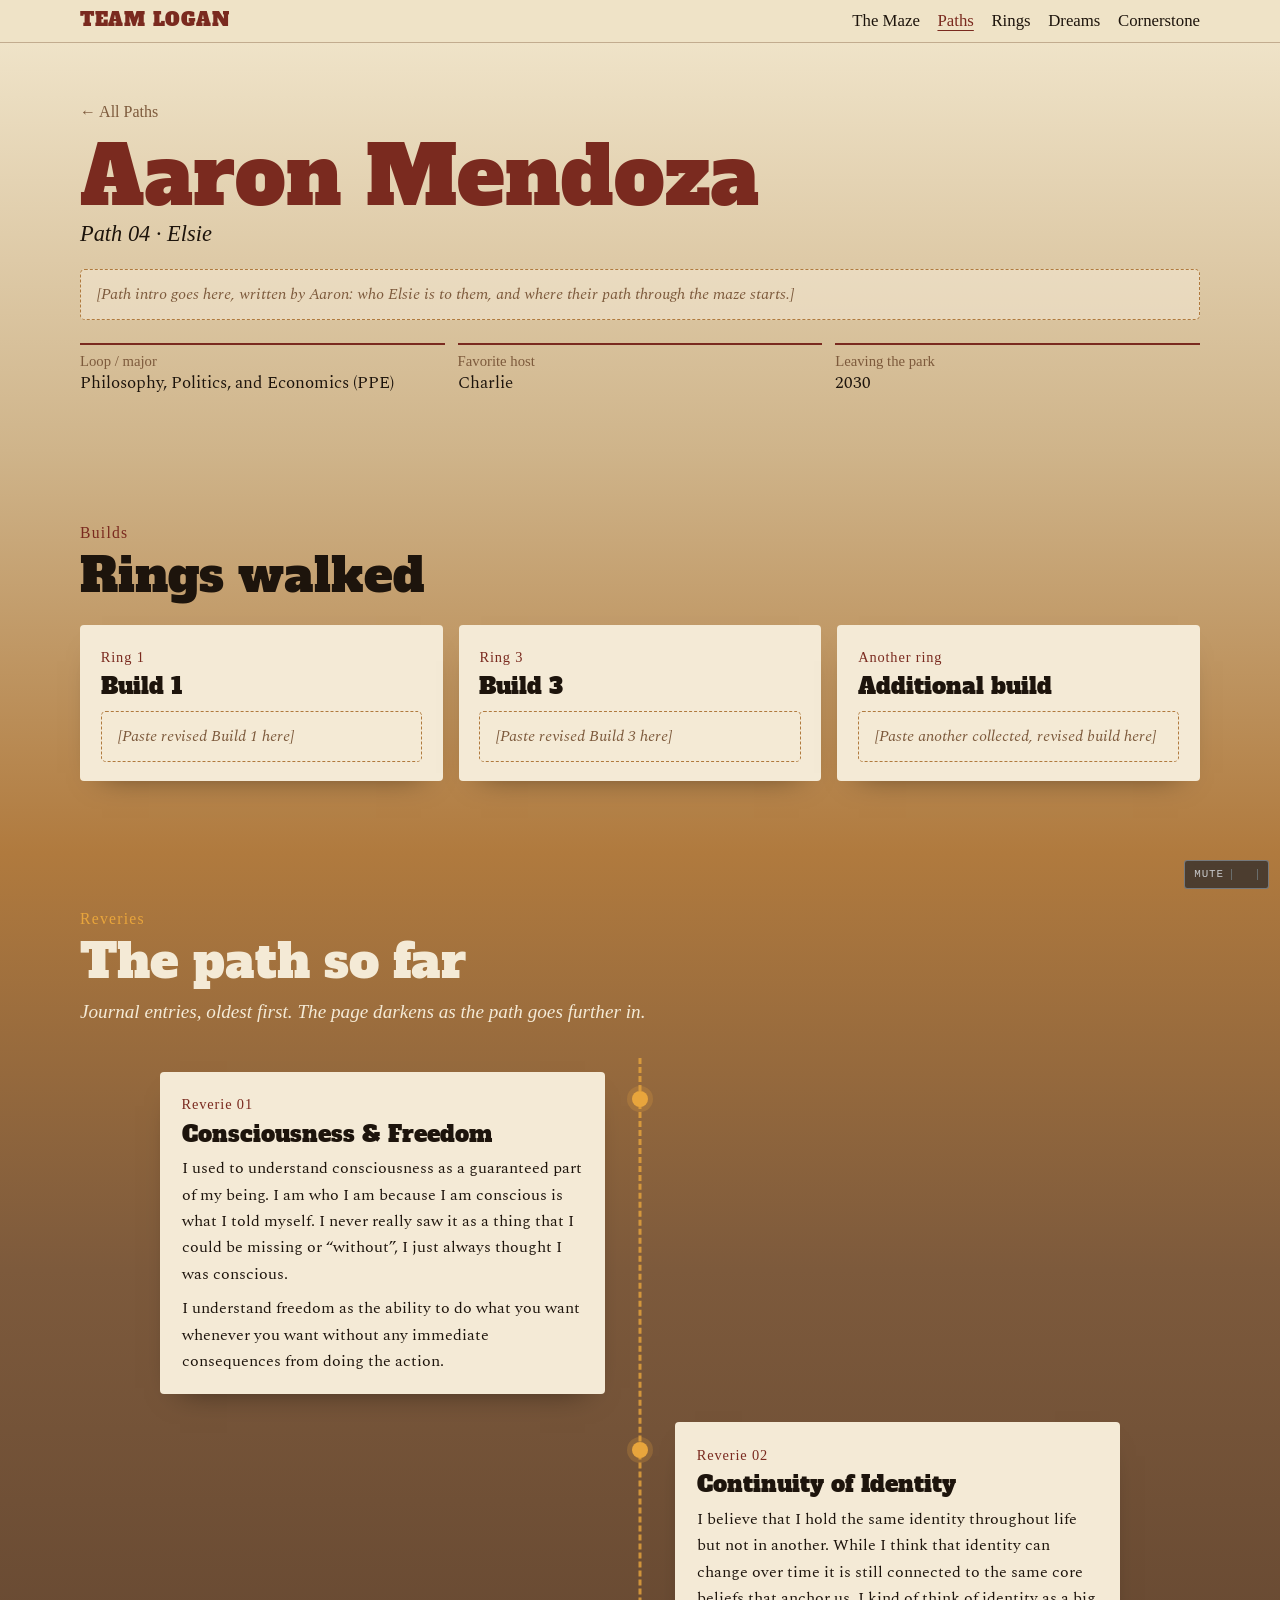
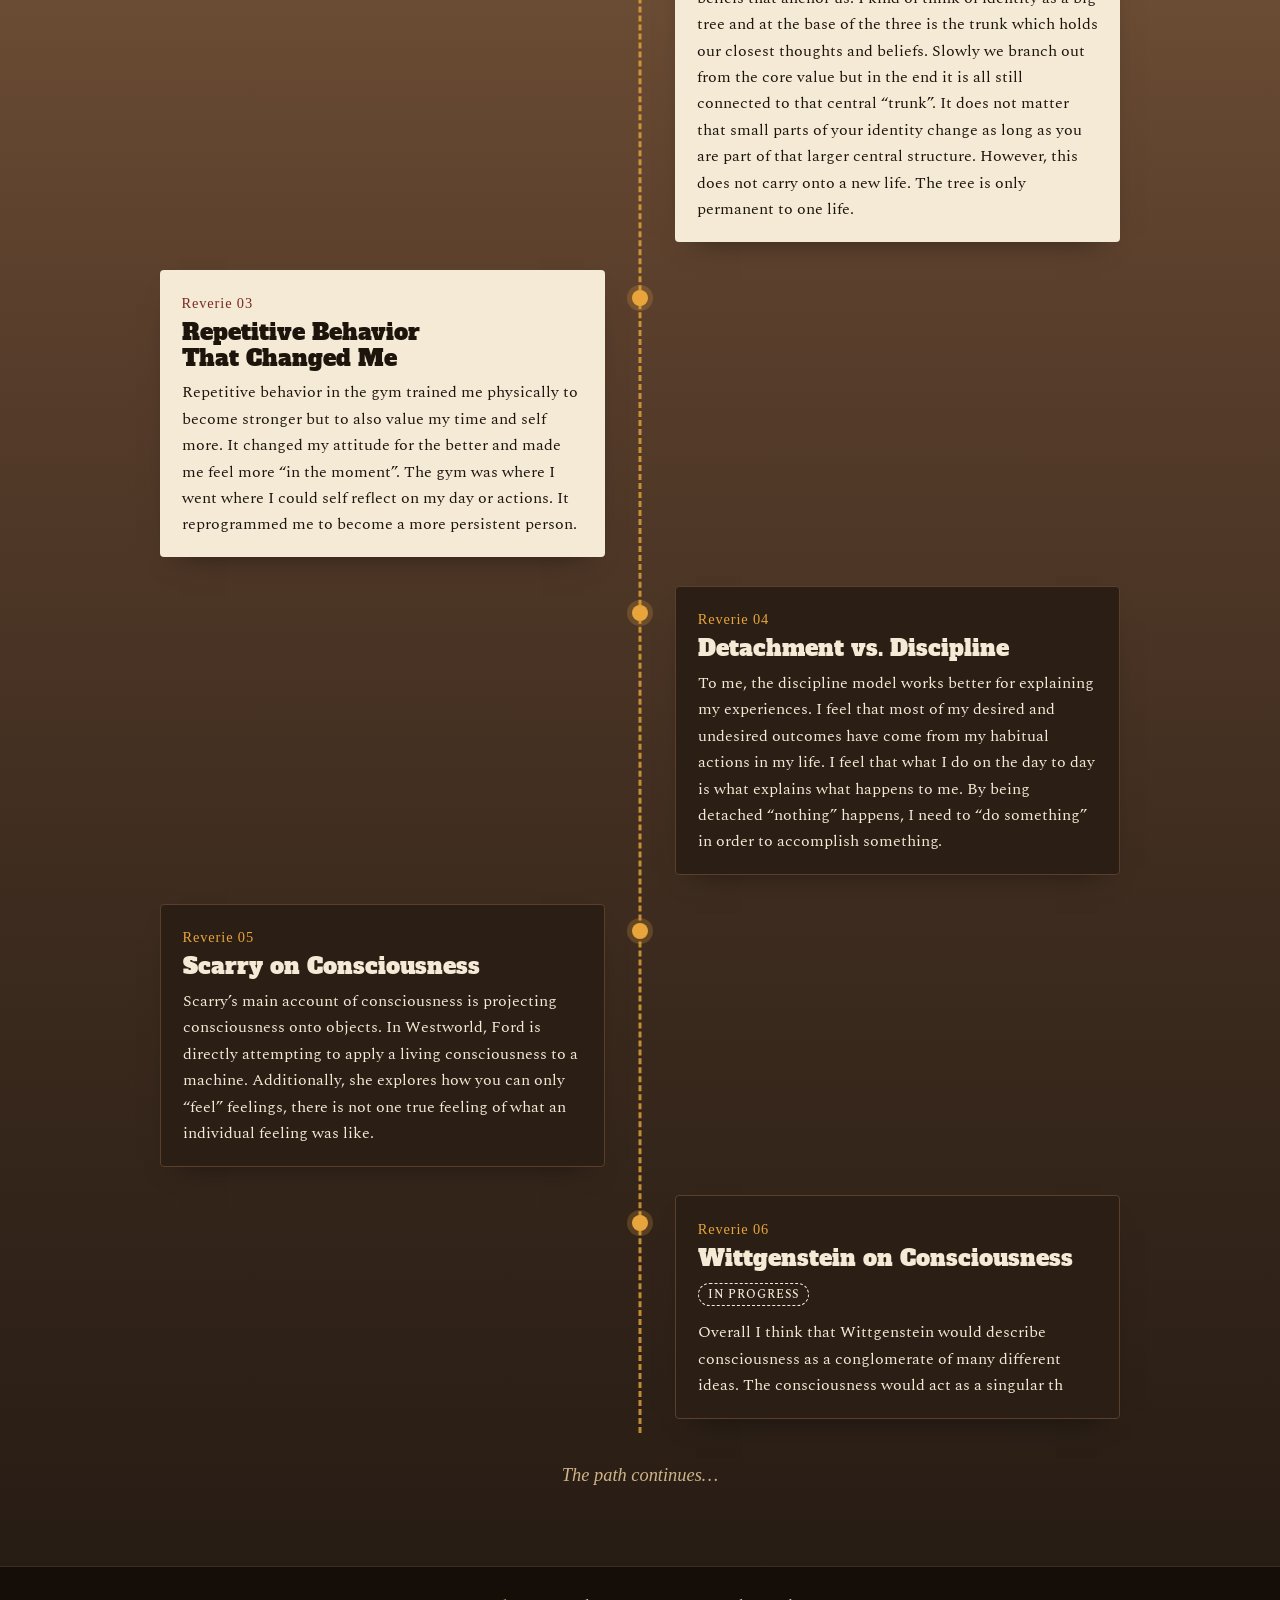
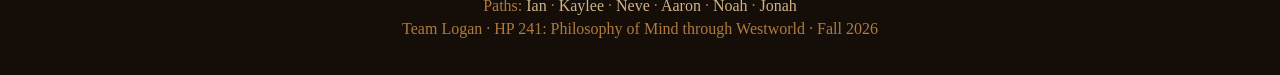
==== aaron.html @ b35baaec "Version the fx.js/fx.css links so browsers load the new entry screen instead of a cached copy" ====
<!DOCTYPE html>
<html lang="en">
<head>
  <meta charset="utf-8">
  <meta name="viewport" content="width=device-width, initial-scale=1">
  <title>Aaron Mendoza — Team Logan</title>
  <meta name="description" content="Aaron Mendoza's Path through Team Logan's maze: builds and Reveries.">
  <link rel="preconnect" href="https://fonts.googleapis.com">
  <link rel="preconnect" href="https://fonts.gstatic.com" crossorigin>
  <link rel="stylesheet" href="https://fonts.googleapis.com/css2?family=Alfa+Slab+One&family=IM+Fell+English:ital@0;1&family=IM+Fell+English+SC&family=Spectral:ital,wght@0,400;0,500;1,400&display=swap">
  <link rel="stylesheet" href="styles.css">
  <link rel="stylesheet" href="maze.css">
  <link rel="stylesheet" href="paths.css">
  <link rel="stylesheet" href="dreams.css">
  <link rel="stylesheet" href="fx.css?v=2">
</head>
<body>
  <a class="skip-link" href="#main">Skip to main content</a>
  <header class="top">
    <div class="wrap top-in">
      <a class="brand" href="index.html">TEAM LOGAN</a>
      <nav aria-label="Main"><ul><li><a href="index.html#maze">The Maze</a></li><li><a href="index.html#paths" aria-current="page">Paths</a></li><li><a href="team.html">Rings</a></li><li><a href="dreams.html">Dreams</a></li><li><a href="cornerstone.html">Cornerstone</a></li></ul></nav>
    </div>
  </header>
  <main id="main">
    <section class="path-head">
      <div class="wrap">
        <a class="crumb" href="index.html#paths">← All Paths</a>
        <h1>Aaron Mendoza</h1>
          <p class="hostline">Path 04 · Elsie</p>
          <p class="slot">[Path intro goes here, written by Aaron: who Elsie is to them, and where their path through the maze starts.]</p>
          <dl class="facts">
            <div class="fact"><dt>Loop / major</dt><dd>Philosophy, Politics, and Economics (PPE)</dd></div>
            <div class="fact"><dt>Favorite host</dt><dd>Charlie</dd></div>
            <div class="fact"><dt>Leaving the park</dt><dd>2030</dd></div>
          </dl>
      </div>
    </section>

    <section class="builds" aria-labelledby="builds-heading">
      <div class="wrap">
        <p class="eyebrow">Builds</p>
        <h2 id="builds-heading">Rings walked</h2>
        <ul class="build-list">
          <li class="build-card"><span class="no">Ring 1</span><h3>Build 1</h3><p class="slot">[Paste revised Build 1 here]</p></li>
          <li class="build-card"><span class="no">Ring 3</span><h3>Build 3</h3><p class="slot">[Paste revised Build 3 here]</p></li>
          <li class="build-card"><span class="no">Another ring</span><h3>Additional build</h3><p class="slot">[Paste another collected, revised build here]</p></li>
        </ul>
      </div>
    </section>

    <section class="trail" aria-labelledby="journal-heading">
      <div class="wrap">
        <p class="eyebrow">Reveries</p>
        <h2 id="journal-heading">The path so far</h2>
        <p class="lede">Journal entries, oldest first. The page darkens as the path goes further in.</p>
      <!-- JOURNAL:START -->
      <ol class="journal-list revs">
        <li class="journal-entry rev l">
          <span class="node" aria-hidden="true"></span>
          <article>
            <span class="no">Reverie 01</span>
            <h3>Consciousness &amp; Freedom</h3>
            <p>I used to understand consciousness as a guaranteed part of my being. I am who I am because I am conscious is what I told myself. I never really saw it as a thing that I could be missing or “without”, I just always thought I was conscious.</p>
            <p>I understand freedom as the ability to do what you want whenever you want without any immediate consequences from doing the action.</p>
          </article>
        </li>
        <li class="journal-entry rev r">
          <span class="node" aria-hidden="true"></span>
          <article>
            <span class="no">Reverie 02</span>
            <h3>Continuity of Identity</h3>
            <p>I believe that I hold the same identity throughout life but not in another. While I think that identity can change over time it is still connected to the same core beliefs that anchor us. I kind of think of identity as a big tree and at the base of the three is the trunk which holds our closest thoughts and beliefs. Slowly we branch out from the core value but in the end it is all still connected to that central “trunk”. It does not matter that small parts of your identity change as long as you are part of that larger central structure. However, this does not carry onto a new life. The tree is only permanent to one life.</p>
          </article>
        </li>
        <li class="journal-entry rev l">
          <span class="node" aria-hidden="true"></span>
          <article>
            <span class="no">Reverie 03</span>
            <h3>Repetitive Behavior That Changed Me</h3>
            <p>Repetitive behavior in the gym trained me physically to become stronger but to also value my time and self more. It changed my attitude for the better and made me feel more “in the moment”. The gym was where I went where I could self reflect on my day or actions. It reprogrammed me to become a more persistent person.</p>
          </article>
        </li>
        <li class="journal-entry rev r">
          <span class="node" aria-hidden="true"></span>
          <article>
            <span class="no">Reverie 04</span>
            <h3>Detachment vs. Discipline</h3>
            <p>To me, the discipline model works better for explaining my experiences. I feel that most of my desired and undesired outcomes have come from my habitual actions in my life. I feel that what I do on the day to day is what explains what happens to me. By being detached “nothing” happens, I need to “do something” in order to accomplish something.</p>
          </article>
        </li>
        <li class="journal-entry rev l">
          <span class="node" aria-hidden="true"></span>
          <article>
            <span class="no">Reverie 05</span>
            <h3>Scarry on Consciousness</h3>
            <p>Scarry’s main account of consciousness is projecting consciousness onto objects. In Westworld, Ford is directly attempting to apply a living consciousness to a machine. Additionally, she explores how you can only “feel” feelings, there is not one true feeling of what an individual feeling was like.</p>
          </article>
        </li>
        <li class="journal-entry rev r">
          <span class="node" aria-hidden="true"></span>
          <article>
            <span class="no">Reverie 06</span>
            <h3>Wittgenstein on Consciousness</h3>
            <p class="journal-status">In progress</p>
            <p>Overall I think that Wittgenstein would describe consciousness as a conglomerate of many different ideas. The consciousness would act as a singular th</p>
          </article>
        </li>
      </ol>
      <!-- JOURNAL:END -->
        <p class="trail-end">The path continues…</p>
      </div>
    </section>
  </main>
  <footer class="site-footer">
    <div class="wrap">
      <p class="foot-paths">Paths: <a href="ian.html">Ian</a> · <a href="kaylee.html">Kaylee</a> · <a href="neve.html">Neve</a> · <a href="aaron.html">Aaron</a> · <a href="noah.html">Noah</a> · <a href="jonah.html">Jonah</a></p>
      <p>Team Logan · HP 241: Philosophy of Mind through Westworld · Fall 2026</p>
    </div>
  </footer>
  <script src="paths.js"></script>
  <script src="fx.js?v=2"></script>
</body>
</html>
---- styles.css ----
/* Team Logan · "The Maze" in the Lamplight palette.
   Parchment on the outer rings, umber toward the center, amber lamp accents.
   One committed look (no separate dark mode): pages darken as you go inward. */
:root {
  --r0: #efe3c8; --r1: #cfb48a; --r2: #b07a3e; --r3: #7d5a3c;
  --r4: #5a3f2c; --r5: #3e2c1f; --r6: #271c14; --r7: #140d08;
  --gold: #e8a53c; --ox: #7a2a1f; --ink: #1d140c; --bone: #f4ead6;
  --slab: "Alfa Slab One", Rockwell, Georgia, serif;
  --fell: "IM Fell English", "Iowan Old Style", Georgia, serif;
  --fellsc: "IM Fell English SC", "Iowan Old Style", Georgia, serif;
  --body: "Spectral", Georgia, serif;
  --max: 72rem;
  color-scheme: light;
}

*, *::before, *::after { box-sizing: border-box; }
html { scroll-behavior: smooth; scroll-padding-top: 4.5rem; }
body { margin: 0; background: var(--r0); color: var(--ink); font: 400 1.06rem/1.65 var(--body); }
img { max-width: 100%; height: auto; }
a { color: inherit; }
a:focus-visible, [tabindex]:focus-visible, summary:focus-visible { outline: 2px solid var(--gold); outline-offset: 3px; }
h1, h2, h3 { text-wrap: balance; }
.wrap { max-width: var(--max); margin: 0 auto; padding-inline: 1rem; }
section { padding-block: 4.5rem; }
.skip-link { position: absolute; left: 1rem; top: -4rem; background: var(--ink); color: var(--bone); padding: .5rem .8rem; z-index: 10; }
.skip-link:focus { top: 1rem; }

/* Header */
.top { position: sticky; top: 0; z-index: 5; background: rgb(239 227 200 / .93); backdrop-filter: blur(6px); border-bottom: 1px solid rgb(125 90 60 / .4); }
.top-in { display: flex; flex-wrap: wrap; gap: .4rem 1.4rem; align-items: baseline; justify-content: space-between; padding-block: .7rem; }
.brand { font: 400 1.15rem/1 var(--slab); letter-spacing: .04em; text-decoration: none; color: var(--ox); }
.top ul { list-style: none; display: flex; flex-wrap: wrap; gap: .2rem 1.1rem; margin: 0; padding: 0; font: 400 1.05rem var(--fellsc); }
.top ul a { text-decoration: none; }
.top ul a:hover, .top ul a[aria-current="page"] { color: var(--ox); text-decoration: underline; text-underline-offset: .25em; }

/* Shared type */
.eyebrow { margin: 0; font: 400 .98rem/1.3 var(--fellsc); letter-spacing: .08em; color: var(--ox); }
.dark { color: var(--bone); }
.dark .eyebrow { color: var(--gold); }
h2 { font: 400 clamp(2rem, 5vw, 3rem)/1.05 var(--slab); margin: .4rem 0 .7rem; }
.lede { font: italic 400 1.2rem/1.45 var(--fell); max-width: 38rem; margin: 0 0 2rem; }
.narrow { max-width: 38rem; }
.slot { border: 1.5px dashed var(--r2); border-radius: .3rem; padding: .8rem 1rem; font: italic 400 .98rem/1.5 var(--body); color: var(--r3); background: rgb(244 234 214 / .55); margin: 0; }
.dark .slot { border-color: var(--r3); color: var(--r1); background: rgb(20 13 8 / .35); }

/* Hero */
.hero { background: radial-gradient(ellipse at 50% 0%, #f7eedb 0%, var(--r0) 60%); padding-block: 3.5rem 4rem; }
.hero-in { display: grid; grid-template-columns: minmax(0, 1fr) minmax(0, 1.15fr); gap: 2.5rem; align-items: center; }
.hero h1 { font: 400 clamp(3.2rem, 10vw, 6.4rem)/.9 var(--slab); color: var(--ox); margin: .6rem 0 1rem; }
.epi { font: italic 400 1.35rem/1.4 var(--fell); margin: 0 0 .3rem; max-width: 26rem; }
.epi-by { font: 400 .95rem var(--fellsc); color: var(--r3); margin: 0 0 1.6rem; }
.plate { margin: 0; background: var(--bone); padding: .7rem .7rem .5rem; border: 1px solid var(--r1); box-shadow: 0 1px 0 var(--r1), 0 18px 40px -22px rgb(29 20 12 / .55); transform: rotate(.6deg); }
.plate img { display: block; width: 100%; filter: sepia(.35) contrast(1.05); }
.plate figcaption { font: italic 400 .92rem var(--fell); color: var(--r3); text-align: center; padding-top: .45rem; }
.plate-dark { background: #2a1d13; border-color: var(--r5); transform: rotate(-.8deg); max-width: 18rem; justify-self: center; }
.plate-dark img { filter: sepia(.15); }
.plate-dark figcaption { color: var(--r1); }

/* Maze */
.maze-sec { background: linear-gradient(var(--r0), var(--r1) 55%, var(--r2)); }
.maze-grid { display: grid; grid-template-columns: minmax(0, 1.1fr) minmax(0, .9fr); gap: 2.5rem; align-items: center; }
.maze-svg { width: 100%; max-width: 34rem; height: auto; display: block; margin: 0 auto; filter: drop-shadow(0 18px 30px rgb(29 20 12 / .35)); }
.ring { cursor: pointer; transition: filter .2s; }
.ring:hover, .ring:focus-visible { filter: brightness(1.12); outline: none; }
.ring.sel { filter: brightness(1.2); }
.ring.locked { filter: saturate(.6) brightness(.85); }
.ring.locked.sel, .ring.locked:hover { filter: saturate(.8) brightness(1); }
.wall { stroke: var(--ink); stroke-width: 3.2; stroke-linecap: round; fill: none; pointer-events: none; opacity: .85; }
.rn { font: 400 11px var(--slab); pointer-events: none; }
.rn-center { font-size: 15px; fill: var(--gold); }
.ring-info { background: var(--r7); color: var(--bone); border-radius: .3rem; padding: 1.6rem 1.6rem 1.4rem; border-top: 4px solid var(--gold); min-height: 15rem; display: flex; flex-direction: column; gap: .45rem; }
.rnum { font: 400 .98rem var(--fellsc); color: var(--gold); letter-spacing: .08em; }
.ring-info h3 { font: 400 2.2rem/1 var(--slab); margin: 0; }
.ring-info .kind { font: italic 400 1.15rem var(--fell); margin: 0; color: var(--r1); }
.ring-info .note { margin: .3rem 0 0; }
.ri-row { display: flex; gap: .7rem; align-items: center; flex-wrap: wrap; margin-top: auto; padding-top: .8rem; }
.badge { font: 500 .78rem/1 var(--body); letter-spacing: .08em; text-transform: uppercase; padding: .38rem .6rem; border-radius: 2rem; border: 1px solid currentColor; }
.badge.reached { color: var(--gold); }
.badge.near { color: #f0c27a; border-style: dashed; }
.badge.locked { color: var(--r2); }
.btn { font: 400 1rem var(--fellsc); color: var(--r7); background: var(--gold); text-decoration: none; padding: .45rem .9rem; border-radius: .2rem; }
.legend { display: flex; flex-wrap: wrap; gap: 1rem; margin: 1.2rem 0 0; font-size: .9rem; color: var(--r6); }
.legend span::before { content: ""; display: inline-block; width: .7rem; height: .7rem; border-radius: 50%; margin-right: .4rem; vertical-align: -.05rem; background: var(--gold); }
.legend .lg-near::before { background: transparent; border: 1.5px dashed var(--ox); }
.legend .lg-locked::before { background: var(--r6); }

/* Ring 2 on the home page */
.recog { background: linear-gradient(var(--r2), var(--r3) 22%, var(--r4)); }
.recog-in { display: grid; grid-template-columns: minmax(0, 1.5fr) minmax(0, .7fr); gap: 3rem; align-items: start; }
.recog p { max-width: 40rem; }
.pull { font: italic 400 clamp(1.5rem, 3.4vw, 2.15rem)/1.3 var(--fell); margin: 1rem 0 1.5rem; padding-left: 1.2rem; border-left: 3px solid var(--gold); text-wrap: balance; }
.more { font: 400 1.08rem var(--fellsc); color: var(--gold); }

/* Paths */
.paths { background: linear-gradient(var(--r4), var(--r5)); }
.path-grid { display: grid; grid-template-columns: repeat(3, minmax(0, 1fr)); gap: 1rem; margin-top: 2rem; }
.path-card { display: grid; gap: .15rem; padding: 1.2rem 1.25rem; background: rgb(20 13 8 / .4); border: 1px solid var(--r3); border-radius: .25rem; text-decoration: none; transition: border-color .2s, transform .2s; }
.path-card:hover { border-color: var(--gold); transform: translateY(-2px); }
.host { font: 400 .95rem var(--fellsc); color: var(--gold); letter-spacing: .06em; }
.who { font: 400 1.45rem/1.15 var(--slab); }
.go { margin-top: .6rem; font-size: .9rem; color: var(--gold); }

/* Rings ahead + center */
.ahead { background: linear-gradient(var(--r5), var(--r6)); }
.locks { display: grid; grid-template-columns: repeat(auto-fill, minmax(min(100%, 10rem), 1fr)); gap: .8rem; margin-top: 1.8rem; }
.lock { border: 1px solid var(--r4); border-radius: .25rem; padding: 1rem; min-height: 8.5rem; display: flex; flex-direction: column; gap: .1rem; color: var(--r2); }
.lock b { font: 400 1.6rem var(--slab); color: var(--r3); }
.lock.near { border-color: var(--gold); border-style: dashed; color: var(--r1); }
.lock.near b { color: var(--gold); }
.lock small { margin-top: auto; font-size: .82rem; letter-spacing: .06em; text-transform: uppercase; }
.center { background: radial-gradient(circle at 50% 30%, #2a1b0f 0%, var(--r7) 55%); text-align: center; padding-block: 5.5rem 4rem; }
.center h2 { color: var(--gold); }
.center-note { font: italic 400 1.2rem var(--fell); color: var(--r1); margin: 0; }
.lamp { width: 5.5rem; height: 5.5rem; margin: 0 auto 1.4rem; border-radius: 50%; background: radial-gradient(circle, #ffd58a 0%, var(--gold) 35%, rgb(232 165 60 / 0) 70%); animation: flicker 4s ease-in-out infinite; }
@keyframes flicker { 0%, 100% { opacity: .85; transform: scale(1); } 45% { opacity: 1; transform: scale(1.04); } 60% { opacity: .78; } }

/* Footer */
.site-footer { background: var(--r7); color: var(--r2); border-top: 1px solid var(--r5); padding-block: 1.6rem 2rem; text-align: center; font: 400 1rem var(--fellsc); }
.site-footer p { margin: .3rem 0; }
.site-footer a { color: var(--r1); text-decoration: none; }
.site-footer a:hover { color: var(--gold); }

/* The Rings page */
.page-head { background: linear-gradient(var(--r0), var(--r1)); padding-block: 3.5rem 2.5rem; }
.page-head h1 { font: 400 clamp(2.8rem, 8vw, 5rem)/.95 var(--slab); color: var(--ox); margin: .6rem 0 .8rem; }
.ring-page { background: linear-gradient(var(--r2), var(--r3) 10%, var(--r4) 60%, var(--r5)); }
.ring-page.locked { background: linear-gradient(var(--r5), var(--r6)); }
.essay { max-width: 46rem; }
.essay p { margin: 0 0 1.1rem; }
.bibliography { margin-top: 2rem; padding: 1rem 1.25rem; border: 1px solid var(--r3); border-radius: .3rem; background: rgb(20 13 8 / .35); }
.bibliography summary { font: 400 1.1rem var(--fellsc); color: var(--gold); cursor: pointer; }
.bibliography ul { padding-left: 1.25rem; font-size: .93rem; }

/* Member Paths */
.path-head { background: linear-gradient(var(--r0), var(--r1)); padding-block: 3.5rem 3rem; }
.crumb { font: 400 1rem var(--fellsc); color: var(--r3); text-decoration: none; }
.path-head h1 { font: 400 clamp(2.8rem, 8vw, 5rem)/.95 var(--slab); color: var(--ox); margin: .7rem 0 .4rem; }
.hostline { font: italic 400 1.4rem var(--fell); margin: 0 0 1.4rem; }
.facts { display: grid; grid-template-columns: repeat(3, minmax(0, 1fr)); gap: .8rem; margin: 1.4rem 0 0; }
.fact { border-top: 2px solid var(--ox); padding-top: .5rem; }
.fact dt { font: 400 .92rem var(--fellsc); color: var(--r3); }
.fact dd { margin: 0; font-style: italic; color: var(--r3); }
.builds { background: linear-gradient(var(--r1), var(--r2)); }
.build-list { list-style: none; padding: 0; margin: 1.5rem 0 0; display: grid; grid-template-columns: repeat(auto-fill, minmax(min(100%, 18rem), 1fr)); gap: 1rem; }
.build-card { background: var(--bone); border-radius: .25rem; padding: 1.2rem 1.3rem; box-shadow: 0 14px 30px -22px rgb(0 0 0 / .6); }
.build-card h3 { font: 400 1.4rem/1.15 var(--slab); margin: .15rem 0 .7rem; }

/* Reveries trail (markup comes from tools/build_journals.py) */
.no { font: 400 .9rem var(--fellsc); color: var(--ox); letter-spacing: .06em; }
.trail { background: linear-gradient(var(--r2) 0%, var(--r3) 18%, var(--r4) 45%, var(--r5) 70%, var(--r6) 100%); padding-block: 3.5rem 5rem; color: var(--bone); }
.trail .eyebrow { color: var(--gold); }
.revs { list-style: none; margin: 0 auto; padding: 0; position: relative; max-width: 60rem; }
.revs::before { content: ""; position: absolute; left: 50%; top: 0; bottom: 0; border-left: 3px dashed var(--gold); transform: translateX(-50%); opacity: .8; }
.rev { position: relative; display: flex; padding-block: .9rem; }
.rev.l { justify-content: flex-start; }
.rev.r { justify-content: flex-end; }
.rev article { width: calc(50% - 2.2rem); background: var(--bone); color: var(--ink); border-radius: .25rem; padding: 1.2rem 1.35rem; box-shadow: 0 14px 30px -20px rgb(0 0 0 / .6); }
.rev:nth-child(n+4) article { background: #2b1e14; color: var(--bone); border: 1px solid var(--r4); }
.rev:nth-child(n+4) .no { color: var(--gold); }
.node { position: absolute; left: 50%; top: 2.1rem; width: 1rem; height: 1rem; border-radius: 50%; background: var(--gold); transform: translateX(-50%); box-shadow: 0 0 0 5px rgb(232 165 60 / .22); }
.rev h3 { font: 400 1.4rem/1.15 var(--slab); margin: .15rem 0 .5rem; }
.rev p { margin: .5rem 0 0; font-size: 1rem; }
.rev ul { margin: .4rem 0 0; padding-left: 1.2rem; font-size: 1rem; }
.rev blockquote { margin: .8rem 0 0; padding-left: .9rem; border-left: 3px solid var(--gold); font: italic 400 1.1rem/1.45 var(--fell); }
.journal-status { display: inline-block; margin: 0 0 .3rem !important; font: 500 .74rem/1 var(--body) !important; letter-spacing: .08em; text-transform: uppercase; border: 1px dashed currentColor; border-radius: 2rem; padding: .3rem .55rem; }
.trail-empty, .trail-end { text-align: center; font: italic 400 1.15rem var(--fell); color: var(--r1); margin: 2rem 0 0; }

@media (max-width: 52rem) {
  .hero-in, .maze-grid, .recog-in { grid-template-columns: 1fr; }
  .path-grid { grid-template-columns: repeat(2, minmax(0, 1fr)); }
  .facts { grid-template-columns: 1fr; }
  .revs::before, .node { left: .5rem; }
  .rev.l, .rev.r { justify-content: flex-end; }
  .rev article { width: calc(100% - 2rem); }
}
@media (max-width: 30rem) { .path-grid { grid-template-columns: 1fr; } }
@media (prefers-reduced-motion: reduce) { html { scroll-behavior: auto; } .lamp { animation: none; } * { transition: none !important; } }
---- maze.css ----
/* The walkable maze: lamp token, seals, hints. Ring/wall base styles live in styles.css. */
.sr-only { position: absolute; width: 1px; height: 1px; margin: -1px; padding: 0; overflow: hidden; clip: rect(0 0 0 0); white-space: nowrap; border: 0; }
.maze-wrap { min-width: 0; }
.maze-svg { touch-action: pan-y; }
.maze-svg:focus { outline: none; }
.maze-svg:focus-visible { outline: 2px solid var(--gold); outline-offset: 4px; border-radius: 50%; }

.maze-hint { margin: .9rem 0 0; text-align: center; font: italic 400 1.05rem var(--fell); color: var(--r6); }
.maze-tools { display: flex; flex-wrap: wrap; gap: .6rem 1rem; justify-content: center; align-items: center; margin-top: .6rem; }
.maze-reset { font: 400 .98rem var(--fellsc); letter-spacing: .04em; color: var(--bone); background: var(--r7); border: 1px solid var(--r5); border-radius: .2rem; padding: .5rem .95rem; min-height: 2.5rem; cursor: pointer; }
.maze-reset:hover { background: var(--r6); border-color: var(--gold); }
.maze-reset:focus-visible { outline: 2px solid var(--gold); outline-offset: 3px; }
.maze-preview { font-size: .88rem; color: var(--ox); }
.maze-preview a { color: var(--ox); }

/* the lamp */
.lamp-token { cursor: grab; }
.lamp-token.held { cursor: grabbing; }
.lamp-hit { fill: transparent; touch-action: none; }
.lamp-glow { pointer-events: none; animation: lampPulse 2.6s ease-in-out infinite; transform-box: fill-box; transform-origin: center; }
.lamp-core { fill: #ffe2a3; stroke: #b8741c; stroke-width: 1; pointer-events: none; filter: drop-shadow(0 0 3px #ffbf4d); }
.lamp-body { pointer-events: none; }
.lamp-body.shake { animation: lampShake .42s ease-in-out; }
@keyframes lampPulse { 0%, 100% { opacity: .8; transform: scale(.92); } 50% { opacity: 1; transform: scale(1.1); } }
@keyframes lampShake { 0%, 100% { transform: translate(0, 0); } 20% { transform: translate(-3.5px, 0); } 40% { transform: translate(3.5px, 0); } 60% { transform: translate(-2.5px, 0); } 80% { transform: translate(2px, 0); } }

/* a ring that was just entered */
.ring.lit { animation: ringLit 1.1s ease-out; }
@keyframes ringLit { 0% { filter: brightness(1.75) saturate(1.3); } 100% { filter: brightness(1); } }

/* shut door across a gap that leads into a ring not yet reached */
.seal { fill: none; stroke: var(--gold); stroke-width: 2.2; stroke-dasharray: 2.5 3; stroke-linecap: round; opacity: .55; pointer-events: none; }

/* center: opens once Build 8 is reached */
.center-glow { pointer-events: none; animation: lampPulse 3.4s ease-in-out infinite; transform-box: fill-box; transform-origin: center; }
.ring.open { fill: #2a1a0b; }
.flare { fill: none; stroke: #ffd58a; stroke-width: 6; opacity: 0; pointer-events: none; transform-box: fill-box; transform-origin: center; }
.flare.go { animation: flare 1.4s ease-out; }
@keyframes flare { 0% { opacity: .95; transform: scale(.4); stroke-width: 14; } 100% { opacity: 0; transform: scale(6); stroke-width: 1; } }

@media (max-width: 560px) {
  .maze-hint { font-size: .98rem; padding-inline: .5rem; }
}
@media (prefers-reduced-motion: reduce) {
  .lamp-glow, .center-glow { animation: none; }
  .lamp-body.shake, .flare.go, .ring.lit { animation: none; }
  .ring.lit { filter: brightness(1.4); }
}

/* ---- "Read the papers" button + panel ---- */
.btn-papers { border: 0; cursor: pointer; }
.btn-papers:disabled { cursor: default; background: transparent; color: var(--r2); border: 1px dashed var(--r4); }
.btn-papers:focus-visible { outline: 2px solid var(--bone); outline-offset: 2px; }
.papers-dlg { width: min(52rem, calc(100vw - 2rem)); max-height: min(88vh, 60rem); padding: 0; border: 1px solid var(--r3); border-top: 4px solid var(--gold); border-radius: .35rem; background: var(--bone); color: var(--ink); box-shadow: 0 30px 70px -20px rgb(0 0 0 / .7); }
.papers-dlg::backdrop { background: rgb(20 13 8 / .72); }
.pd-sheet { padding: 1.4rem 1.6rem 1.8rem; }
.pd-top { display: flex; justify-content: space-between; align-items: flex-start; gap: 1rem; position: sticky; top: -1.4rem; background: var(--bone); padding-block: 1.4rem .8rem; margin-top: -1.4rem; border-bottom: 1px solid var(--r1); z-index: 1; }
.pd-top h2 { margin: .2rem 0 0; font-size: clamp(1.7rem, 4vw, 2.4rem); }
.pd-close { font: 400 1rem var(--fellsc); color: var(--ox); background: transparent; border: 1px solid var(--ox); border-radius: .2rem; padding: .35rem .8rem; cursor: pointer; flex: none; }
.pd-close:hover, .pd-close:focus-visible { background: var(--ox); color: var(--bone); outline: none; }
.pd-list { display: grid; gap: 1.1rem; margin-top: 1.2rem; }
.pd-paper { border: 1px solid var(--r1); border-radius: .25rem; padding: 1rem 1.2rem 1.1rem; background: #f8f1e2; }
.pd-head { display: flex; flex-wrap: wrap; align-items: baseline; gap: .3rem .7rem; }
.pd-who { margin: 0; font: 400 1.35rem/1.15 var(--slab); }
.pd-host { font: italic 400 1.05rem var(--fell); color: var(--ox); }
.pd-title { margin: .3rem 0 0; font: 400 1.05rem var(--fellsc); color: var(--r4); }
.pd-about { margin: .25rem 0 0; font: italic 400 1rem/1.4 var(--fell); color: var(--r3); }
.pd-lead { margin: .6rem 0 .7rem; font: italic 400 1.1rem/1.45 var(--fell); }
.pd-full summary { display: inline-block; cursor: pointer; list-style: none; font: 400 .98rem var(--fellsc); color: var(--r7); background: var(--gold); padding: .35rem .8rem; border-radius: .2rem; }
.pd-full summary::-webkit-details-marker { display: none; }
.pd-full[open] summary { background: transparent; color: var(--ox); border: 1px solid var(--ox); }
.pd-text { margin-top: .9rem; padding-top: .8rem; border-top: 1px solid var(--r1); }
.pd-text p { margin: 0 0 .9rem; line-height: 1.7; }
.pd-text h4 { margin: 1.3rem 0 .5rem; font: 400 1rem var(--fellsc); color: var(--ox); }
.pd-passage { margin: 0 0 1.1rem; padding: .8rem 1rem; background: rgb(207 180 138 / .25); border-left: 3px solid var(--gold); font: italic 400 1rem/1.6 var(--fell); }
.pd-plabel { display: block; margin-bottom: .35rem; font: 400 .88rem var(--fellsc); font-style: normal; color: var(--ox); }
.pd-go { display: block; width: fit-content; margin-top: .7rem; font: 400 .98rem var(--fellsc); color: var(--ox); }
.pd-missing { margin: 1.2rem 0 0; font: italic 400 1rem var(--fell); color: var(--r3); }
@media (max-width: 30rem) { .pd-sheet { padding: 1rem 1rem 1.4rem; } .pd-top { top: -1rem; padding-top: 1rem; margin-top: -1rem; } }

/* Team intro in the home hero */
.team-intro { margin: 0; max-width: 34rem; font: 400 1.06rem/1.65 var(--body); }
---- paths.css ----
/* Paths: facts and full builds on member pages. */

/* ---- Facts: placeholders look intentional ---- */
.fact dd { font-style: normal; color: var(--ink); min-height: 2.1rem; }
.fact dd.is-empty { display: inline-block; font: italic 400 .95rem/1.3 var(--body); color: var(--r3); border: 1.5px dashed var(--r2); border-radius: .3rem; padding: .3rem .6rem; background: rgb(244 234 214 / .55); }


/* Full builds on a Path page (one per row, expandable) */
.build-list.essays { grid-template-columns: 1fr; max-width: 50rem; }
.essay-card .build-kind { margin: -.4rem 0 .6rem; font: italic 400 1.1rem/1.35 var(--fell); color: var(--r3); }
.essay-card .build-lead { margin: 0 0 .9rem; font: italic 400 1.2rem/1.45 var(--fell); }
.build-full summary { display: inline-block; cursor: pointer; font: 400 1rem var(--fellsc); color: var(--r7); background: var(--gold); padding: .4rem .9rem; border-radius: .2rem; list-style: none; }
.build-full summary::-webkit-details-marker { display: none; }
.build-full[open] summary { background: transparent; color: var(--ox); border: 1px solid var(--ox); }
.build-full[open] summary::after { content: " (close)"; }
.build-text { margin-top: 1.1rem; padding-top: 1rem; border-top: 1px solid var(--r1); }
.build-text p { margin: 0 0 1rem; line-height: 1.7; }
.build-passage { margin: 0 0 1.3rem; padding: .9rem 1.1rem; background: rgb(207 180 138 / .25); border-left: 3px solid var(--gold); font: italic 400 1.02rem/1.6 var(--fell); }
.bp-label { display: block; margin-bottom: .4rem; font: 400 .9rem var(--fellsc); font-style: normal; color: var(--ox); letter-spacing: .05em; }
.team-card .more { color: var(--ox); }
.build-text h4 { margin: 1.6rem 0 .6rem; font: 400 1.05rem var(--fellsc); letter-spacing: .05em; color: var(--ox); }
.path-intro { max-width: 44rem; margin: 0; font: 400 1.12rem/1.65 var(--body); }
---- dreams.css ----
/* Dreams gallery (dreams.html) */
.dream { background: linear-gradient(var(--r1), var(--r2)); }
.dream-2 { background: linear-gradient(var(--r2), var(--r3) 40%, var(--r4)); color: var(--bone); }
.dream-2 .eyebrow, .dream-3 .eyebrow { color: var(--gold); }
.dream-3 { background: linear-gradient(var(--r4), var(--r6)); color: var(--bone); }
.hint { font: italic 400 .92rem var(--fell); color: var(--r3); }
.dream-2 .hint { color: var(--r1); }
button.btn { border: 0; cursor: pointer; }
button.btn:focus-visible { outline: 2px solid var(--ox); outline-offset: 3px; }
.dream-2 button.btn:focus-visible { outline-color: var(--bone); }

.reveal-fig { margin: 0; }
.reveal { position: relative; width: 100%; aspect-ratio: 1150 / 522; overflow: hidden; background: var(--r7);
  border: 8px solid var(--bone); box-shadow: 0 18px 40px -22px rgb(29 20 12 / .7); touch-action: pan-y; user-select: none; -webkit-user-select: none; cursor: ew-resize; }
.reveal img { position: absolute; inset: 0; width: 100%; height: 100%; object-fit: cover; display: block; max-width: none; pointer-events: none; }
.reveal-dream { clip-path: inset(0 0 0 var(--pos)); }
.reveal-handle { position: absolute; top: 0; bottom: 0; left: var(--pos); width: 2.75rem; margin-left: -1.375rem; display: flex; align-items: center; justify-content: center; cursor: ew-resize; touch-action: pan-y; }
.reveal-handle::before { content: ""; position: absolute; top: 0; bottom: 0; left: 50%; width: 3px; margin-left: -1.5px; background: var(--gold); box-shadow: 0 0 12px 2px rgb(232 165 60 / .7); }
.grip { position: relative; width: 2.4rem; height: 2.4rem; border-radius: 50%; background: var(--ink); border: 2px solid var(--gold); box-shadow: 0 0 16px 3px rgb(232 165 60 / .55); }
.grip::before, .grip::after { content: ""; position: absolute; top: 50%; width: 0; height: 0; margin-top: -.35rem; border: .35rem solid transparent; }
.grip::before { left: .25rem; border-right-color: var(--gold); border-left-width: 0; }
.grip::after { right: .25rem; border-left-color: var(--gold); border-right-width: 0; }
.reveal-handle:focus-visible { outline: none; }
.reveal-handle:focus-visible .grip { outline: 3px solid var(--bone); outline-offset: 3px; }
.reveal-tag { position: absolute; top: .6rem; font: 400 .85rem var(--fellsc); letter-spacing: .08em; background: rgb(20 13 8 / .7); color: var(--bone); padding: .25rem .6rem; border-radius: .2rem; pointer-events: none; }
.tag-before { left: .6rem; }
.tag-after { right: .6rem; }
.reveal-bar { display: flex; flex-wrap: wrap; gap: .6rem 1rem; align-items: center; margin-top: 1rem; }
.credits { margin-top: .9rem; font: italic 400 .95rem/1.5 var(--fell); color: var(--r4); }
.credits p { margin: .15rem 0; }
.d1-side { display: grid; grid-template-columns: minmax(0, 12rem) minmax(0, 1fr); gap: 1.5rem; align-items: start; margin-top: 2rem; }
.style-fig { margin: 0; background: var(--bone); padding: .5rem .5rem .35rem; border: 1px solid var(--r1); transform: rotate(-.8deg); box-shadow: 0 14px 30px -22px rgb(0 0 0 / .6); }
.style-fig img { display: block; width: 100%; height: auto; }
.style-fig figcaption { font: italic 400 .88rem var(--fell); color: var(--r3); text-align: center; padding-top: .3rem; }

.d2-grid { display: grid; grid-template-columns: minmax(0, 22rem) minmax(0, 1fr); gap: 2.5rem; align-items: start; margin-top: 1.5rem; }
.loupe-fig { margin: 0; }
.loupe { position: relative; background: #2a1d13; padding: .7rem; border: 1px solid var(--r5); box-shadow: 0 18px 40px -22px rgb(0 0 0 / .8); overflow: hidden; cursor: zoom-in; max-width: 22rem; }
.loupe img { display: block; width: 100%; height: auto; filter: sepia(.15); }
.loupe .lens { position: absolute; width: 8rem; height: 8rem; border-radius: 50%; border: 3px solid var(--gold); box-shadow: 0 0 18px 3px rgb(232 165 60 / .6), inset 0 0 14px rgb(0 0 0 / .5); background-repeat: no-repeat; pointer-events: none; display: none; }
.loupe.lens-on .lens { display: block; }
.loupe.zoomed { cursor: zoom-out; max-height: 34rem; overflow: auto; padding: 0; }
.loupe.zoomed img { width: 250%; max-width: none; }
.loupe.zoomed .lens { display: none; }
.loupe-bar { display: flex; flex-wrap: wrap; gap: .5rem 1rem; align-items: center; margin-top: .9rem; }

.frames { list-style: none; margin: 1.6rem 0 0; padding: 0; display: grid; grid-template-columns: repeat(auto-fill, minmax(min(100%, 14rem), 1fr)); gap: 1rem; }
.frame { position: relative; aspect-ratio: 1150 / 700; border: 2px dashed var(--r3); border-radius: .25rem; background: rgb(20 13 8 / .35); color: var(--r2); display: flex; flex-direction: column; align-items: center; justify-content: center; gap: .2rem; text-align: center; padding: 1rem; }
.frame b { font: 400 1.5rem var(--slab); color: var(--r3); }
.frame small { font: 400 .85rem var(--fellsc); letter-spacing: .08em; text-transform: uppercase; color: var(--r2); }
.frame-lock { width: 1.4rem; height: 1rem; border: 2px solid var(--r3); border-radius: .15rem; position: relative; margin-top: .9rem; }
.frame-lock::before { content: ""; position: absolute; left: 50%; bottom: 100%; width: .8rem; height: .6rem; margin-left: -.4rem; border: 2px solid var(--r3); border-bottom: 0; border-radius: .5rem .5rem 0 0; }

@media (max-width: 52rem) {
  .d1-side, .d2-grid { grid-template-columns: 1fr; }
  .style-fig { max-width: 12rem; }
  .reveal { border-width: 4px; }
}
@media (prefers-reduced-motion: reduce) { .reveal-handle, .grip { transition: none; } }

/* Cornerstone (cornerstone.html) */
.cs-map { padding-block: 3rem 4rem; background: radial-gradient(ellipse farthest-side at 36% 50%, var(--r7) 0%, var(--r5) 35%, var(--r4) 70%, var(--r3) 100%); }
.cs-grid { display: grid; grid-template-columns: minmax(0, 1.5fr) minmax(0, 1fr); gap: 2rem; align-items: start; }
.map-svg { width: 100%; height: auto; display: block; max-width: 44rem; margin: 0 auto; }
.trail-path { fill: none; stroke: var(--gold); stroke-width: 2.5; stroke-dasharray: 2 9; stroke-linecap: round; opacity: .75; }
.cnode { cursor: pointer; }
.cnode .glow { fill: rgb(232 165 60 / 0); transition: fill .25s; }
.cnode .dot { fill: var(--bone); stroke: var(--ink); stroke-width: 2.5; }
.cnode.deep .dot { fill: var(--r3); stroke: var(--r1); }
.cnode .num { font: 400 14px var(--slab); fill: var(--ink); pointer-events: none; }
.cnode.deep .num { fill: var(--bone); }
.cnode .lab { font: 400 17px var(--fellsc); fill: var(--ink); paint-order: stroke; stroke: rgb(239 227 200 / .85); stroke-width: 4px; stroke-linejoin: round; pointer-events: none; }
.cnode.deep .lab { fill: var(--bone); stroke: rgb(20 13 8 / .75); }
.cnode .lab.sub { font-size: 13px; }
.cnode.lit .dot { stroke: var(--gold); stroke-width: 3.5; }
.cnode.extra .dot { stroke-dasharray: 4 3; }
.cnode:hover .glow, .cnode:focus .glow { fill: rgb(232 165 60 / .25); }
.cnode:focus { outline: none; }
.cnode:focus-visible .dot { stroke: var(--ox); stroke-width: 4; }
.cnode.sel .glow { fill: rgb(232 165 60 / .55); filter: drop-shadow(0 0 10px rgb(232 165 60 / .9)); }
.cnode.sel .dot { fill: var(--gold); stroke: var(--bone); }
.cnode.sel .num { fill: var(--ink); }
.map-key { display: flex; flex-wrap: wrap; gap: .4rem 1.2rem; margin: 1rem 0 0; font: 400 .95rem var(--fellsc); color: var(--bone); justify-content: center; }
.map-key span::before { content: ""; display: inline-block; width: .8rem; height: .8rem; border-radius: 50%; margin-right: .4rem; vertical-align: -.05rem; background: var(--bone); border: 2px solid var(--ink); }
.map-key .k-lit::before { border-color: var(--gold); }
.map-key .k-extra::before { border: 2px dashed var(--gold); }
.panel { background: var(--r7); color: var(--bone); border-radius: .3rem; border-top: 4px solid var(--gold); padding: 1.5rem; position: sticky; top: 5rem; box-shadow: 0 0 40px -8px rgb(232 165 60 / .35); }
.panel:focus-visible { outline: 2px solid var(--gold); outline-offset: 3px; }
.panel .eyebrow { color: var(--gold); }
.panel h3 { font: 400 2rem/1.05 var(--slab); margin: .3rem 0 .8rem; }
.panel h4 { font: 400 1.05rem var(--fellsc); letter-spacing: .06em; color: var(--gold); margin: 1.1rem 0 .4rem; }
.works { margin: 0; }
.works div { margin-bottom: .55rem; }
.works dt { font: 400 1.1rem var(--fellsc); }
.works dd { margin: 0; font: italic 400 1rem/1.4 var(--fell); color: var(--r1); }
.cites { margin: 0; padding-left: 1.1rem; font-size: .98rem; }
.cites li { margin-bottom: .4rem; }
.cites a, .panel .jump a { color: var(--gold); }
.panel .none { margin: 0; font-style: italic; color: var(--r1); }
.panel .jump { margin: 1.1rem 0 0; font: 400 1rem var(--fellsc); }
.map-list { display: none; list-style: none; margin: 0; padding: 0; position: relative; }
.map-list li { position: relative; padding-left: 2.4rem; margin-bottom: .5rem; }
.map-list li::before { content: ""; position: absolute; left: 1rem; top: 0; bottom: -.6rem; border-left: 2px dashed var(--gold); }
.map-list li:last-child::before { display: none; }
.lnode { display: flex; gap: .7rem; align-items: center; width: 100%; text-align: left; font: 400 1.05rem/1.25 var(--fellsc); color: var(--bone); background: rgb(20 13 8 / .55); border: 1px solid var(--r3); border-radius: .25rem; padding: .6rem .7rem; cursor: pointer; }
.lnode .ln { flex: none; position: absolute; left: 0; width: 2rem; height: 2rem; border-radius: 50%; background: var(--bone); color: var(--ink); border: 2px solid var(--ink); display: grid; place-items: center; font: 400 .8rem var(--slab); }
.lnode.lit .ln { border-color: var(--gold); }
.lnode.sel { border-color: var(--gold); box-shadow: 0 0 14px rgb(232 165 60 / .6); background: var(--r6); }
.lnode.sel .ln { background: var(--gold); }
.lnode:focus-visible { outline: 2px solid var(--gold); outline-offset: 2px; }

.cs-bib { background: linear-gradient(var(--r1), var(--r0)); }
.bib-tools { display: flex; flex-wrap: wrap; gap: .5rem 1rem; align-items: center; margin: 0 0 1rem; }
.bib-tools label { font: 400 1.05rem var(--fellsc); }
.bib-tools input { flex: 1 1 14rem; max-width: 26rem; font: 400 1.05rem var(--body); padding: .5rem .7rem; border: 1.5px solid var(--r3); border-radius: .2rem; background: var(--bone); color: var(--ink); }
.bib-tools input:focus-visible { outline: 2px solid var(--gold); outline-offset: 2px; }
#bib-count { font: italic 400 .95rem var(--fell); color: var(--r3); }
.bib-list { padding-left: 1.3rem; font-size: .98rem; max-width: 52rem; }
.bib-list li { margin-bottom: .55rem; }
.bib-mark { margin-left: .2rem; font: 400 .85rem var(--fellsc); color: var(--ox); white-space: nowrap; }
.bib-mark:hover { color: var(--ink); }
#bib-none { font-style: italic; }

@media (max-width: 52rem) {
  .cs-grid { grid-template-columns: 1fr; }
  .map-svg { display: none; }
  .map-list { display: block; }
  .map-key { display: none; }
  .panel { position: static; margin-top: 1rem; }
  .cs-map { background: linear-gradient(var(--r1), var(--r3) 40%, var(--r6)); }
}

/* Team captions on the Dreams page */
.dream-note { margin: 0; max-width: 40rem; font: 400 1.04rem/1.7 var(--body); }
---- fx.css ----
/* fx: site-wide effects layer (music, easter eggs, page transitions) */

/* ---- 5. Page transitions ---- */
@view-transition { navigation: auto; }
::view-transition-old(root), ::view-transition-new(root) { animation-duration: .22s; }
@supports not (view-transition-name: none) {
  body { animation: fx-pagein .28s ease-out both; }
}
@keyframes fx-pagein { from { opacity: .001; } to { opacity: 1; } }

/* ---- Dock (fixed buttons) ---- */
.fx-dock { position: fixed; right: .7rem; bottom: .7rem; z-index: 60; display: flex; gap: .4rem; align-items: stretch; }
.fx-btn {
  font: 500 .68rem/1 ui-monospace, "SF Mono", Menlo, Consolas, monospace; letter-spacing: .08em; text-transform: uppercase;
  color: #cfe6ff; background: rgb(10 22 38 / .82); border: 1px solid rgb(140 190 240 / .55);
  padding: .5rem .6rem; border-radius: .2rem; cursor: pointer; opacity: .72;
  display: inline-flex; align-items: center; gap: .45rem; backdrop-filter: blur(4px);
  transition: opacity .15s, background .15s;
}
.fx-btn:hover, .fx-btn:focus-visible, .fx-btn[aria-pressed="true"] { opacity: 1; background: rgb(14 34 60 / .95); }
.fx-btn:focus-visible { outline: 2px solid #8fd0ff; outline-offset: 2px; }
.fx-btn[aria-pressed="true"] { border-color: #8fd0ff; box-shadow: 0 0 0 1px rgb(143 208 255 / .25), 0 0 12px rgb(143 208 255 / .3); }
@media (max-width: 480px) { .fx-dock { right: .4rem; bottom: .4rem; } .fx-btn { font-size: .6rem; padding: .45rem .5rem; } }

/* piano roll strip inside the button */
.fx-roll { display: none; width: 1.7rem; height: .7rem; position: relative; overflow: hidden; border-left: 1px solid rgb(143 208 255 / .4); border-right: 1px solid rgb(143 208 255 / .4); }
.fx-btn.fx-playing .fx-roll { display: inline-block; }
.fx-roll i { position: absolute; height: 2px; background: #8fd0ff; border-radius: 1px; animation: fx-roll 1.6s linear infinite; left: 100%; }
.fx-roll i:nth-child(1) { top: 1px; width: 7px; animation-delay: 0s; }
.fx-roll i:nth-child(2) { top: 4px; width: 4px; animation-delay: -.5s; }
.fx-roll i:nth-child(3) { top: 7px; width: 9px; animation-delay: -1s; }
.fx-roll i:nth-child(4) { top: 10px; width: 5px; animation-delay: -.25s; }
@keyframes fx-roll { from { transform: translateX(0); } to { transform: translateX(-3rem); } }

/* ---- 2. Easter egg overlays ---- */
.fx-egg { position: fixed; inset: 0; z-index: 100; pointer-events: none; display: grid; place-items: center; padding: 1.5rem; opacity: 0; transition: opacity .8s ease; background: rgb(8 4 2 / .86); }
.fx-egg.fx-on { opacity: 1; }
.fx-egg-text { font: italic 400 clamp(1.5rem, 5vw, 3.2rem)/1.25 var(--fell, "IM Fell English", Georgia, serif); color: #f4ead6; text-align: center; max-width: 36rem; text-shadow: 0 0 22px rgb(232 165 60 / .55); min-height: 2.5em; }
.fx-egg-lamp { position: absolute; left: 50%; top: 22%; width: 7rem; height: 7rem; margin-left: -3.5rem; border-radius: 50%; background: radial-gradient(circle, #fff1cf 0%, #ffd58a 25%, rgb(232 165 60 / 0) 70%); opacity: 0; transform: scale(.4); }
.fx-egg.fx-flare .fx-egg-lamp { animation: fx-flare 1.6s ease-out forwards; }
@keyframes fx-flare { 0% { opacity: 0; transform: scale(.4); } 25% { opacity: 1; transform: scale(2.6); } 100% { opacity: .35; transform: scale(1.2); } }
.fx-egg.fx-small { background: rgb(8 4 2 / .6); }
.fx-egg.fx-small .fx-egg-text { font-size: clamp(1.3rem, 4vw, 2.2rem); }


@media (prefers-reduced-motion: reduce) {
  body { animation: none !important; }
  ::view-transition-group(*), ::view-transition-old(*), ::view-transition-new(*) { animation: none !important; }
  .fx-roll i { animation: none; left: 20%; }
  .fx-egg { transition: none; }
  .fx-egg.fx-flare .fx-egg-lamp { animation: none; opacity: .6; transform: scale(1.4); }
}

/* ---- Entry screen (first page of a visit; its click starts the music) ---- */
html.fx-gated { overflow: hidden; }
.fx-gate {
  position: fixed; inset: 0; z-index: 200; cursor: pointer;
  display: flex; flex-direction: column; align-items: center; justify-content: center; gap: 1.1rem; padding: 1.5rem;
  background: radial-gradient(ellipse at 50% 42%, rgb(232 165 60 / .16), rgb(8 4 2 / 0) 55%), #0b0704;
  color: var(--bone, #f4ead6); text-align: center;
  transition: opacity .85s ease, visibility .85s;
}
.fx-gate.fx-gate-out { opacity: 0; visibility: hidden; pointer-events: none; }
.fx-gate-kicker { margin: 0; font: 400 clamp(.95rem, 2.4vw, 1.25rem)/1 var(--fellsc, Georgia, serif); letter-spacing: .3em; text-transform: uppercase; color: var(--gold, #e8a53c); opacity: .9; }
.fx-gate-title { margin: 0; font: 400 clamp(2.6rem, 11vw, 6.5rem)/1 var(--slab, Rockwell, Georgia, serif); letter-spacing: .06em; text-transform: uppercase; text-shadow: 0 0 34px rgb(232 165 60 / .45); }
.fx-gate-btn {
  margin-top: 1.2rem; cursor: pointer;
  font: italic 400 clamp(1.1rem, 3vw, 1.5rem)/1 var(--fell, Georgia, serif); color: var(--bone, #f4ead6);
  background: transparent; border: 1px solid rgb(232 165 60 / .7); border-radius: .2rem; padding: .85rem 1.8rem;
  transition: background .2s, box-shadow .2s;
}
.fx-gate:hover .fx-gate-btn, .fx-gate-btn:focus-visible { background: rgb(232 165 60 / .14); box-shadow: 0 0 22px rgb(232 165 60 / .35); outline: none; }
.fx-gate-note { margin: 0; font: 500 .68rem/1 ui-monospace, "SF Mono", Menlo, monospace; letter-spacing: .18em; text-transform: uppercase; color: rgb(244 234 214 / .5); }
@media (prefers-reduced-motion: reduce) { .fx-gate { transition: none; } }
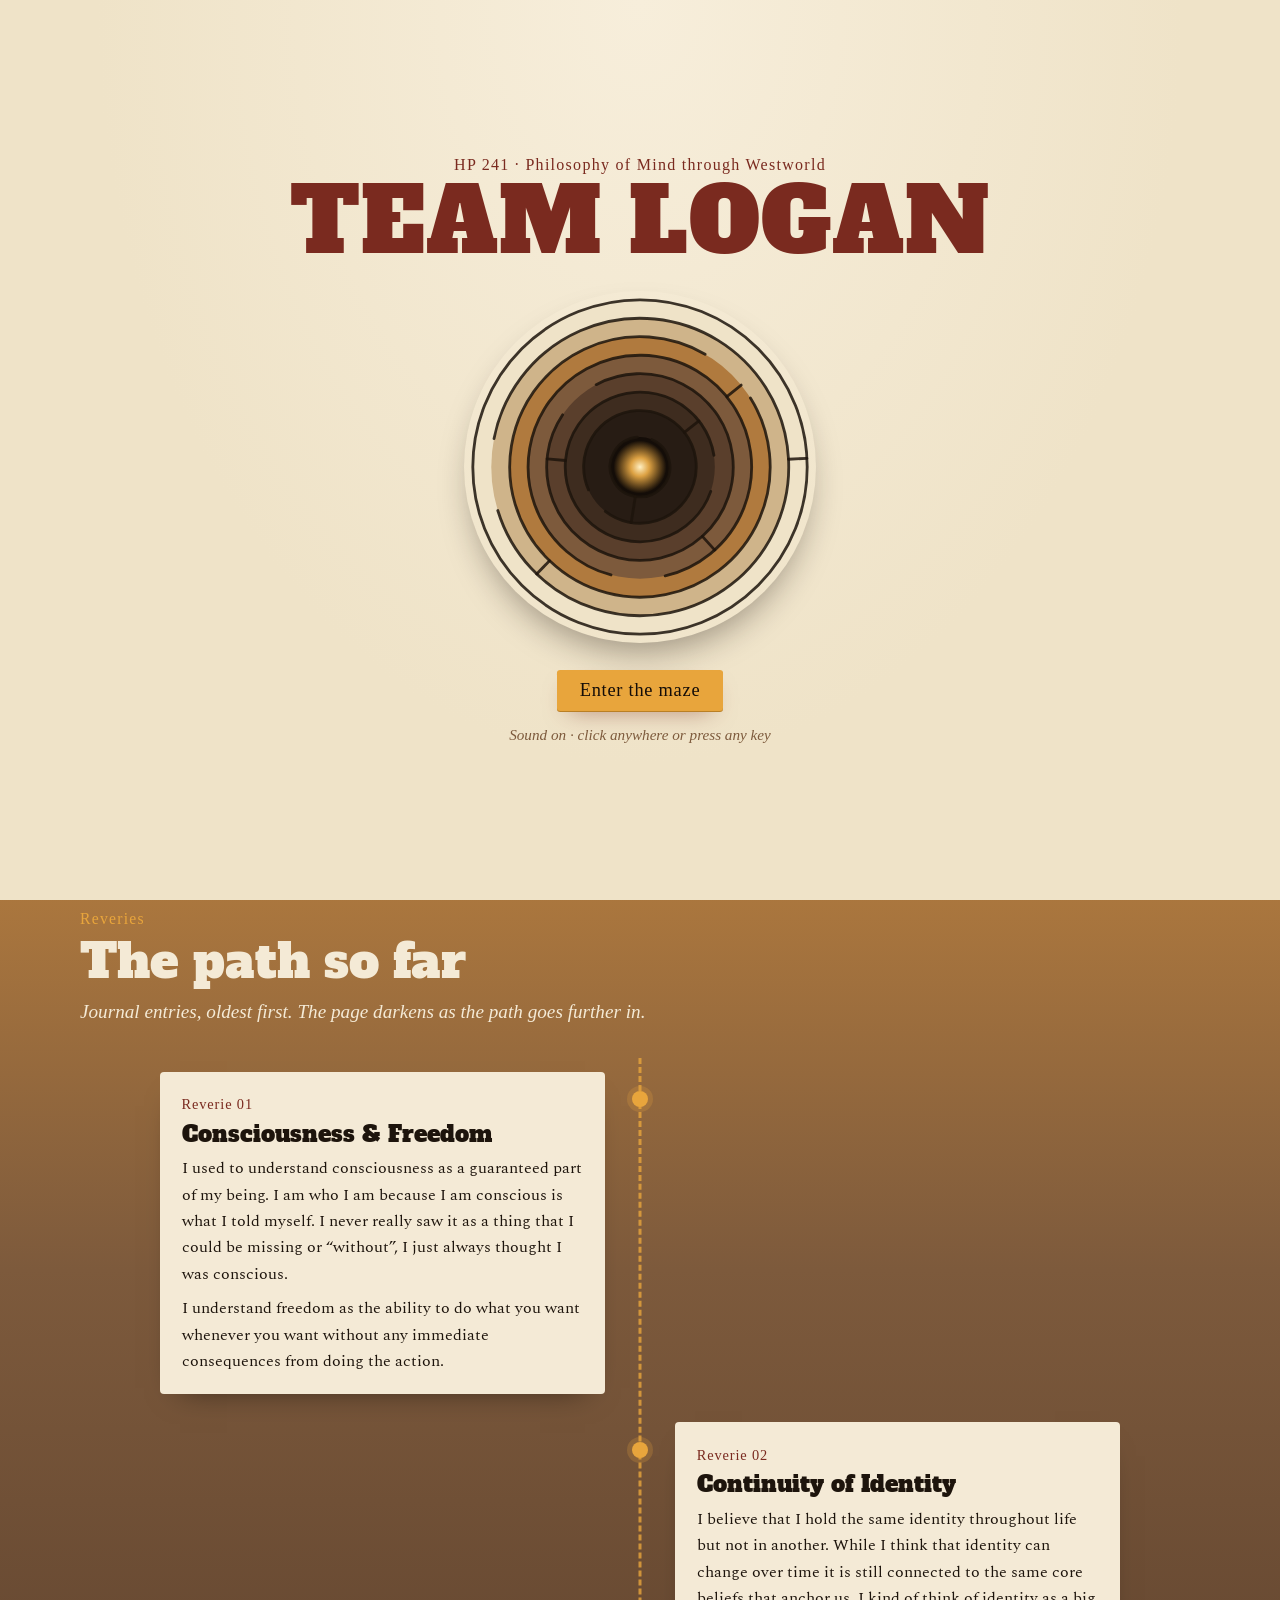
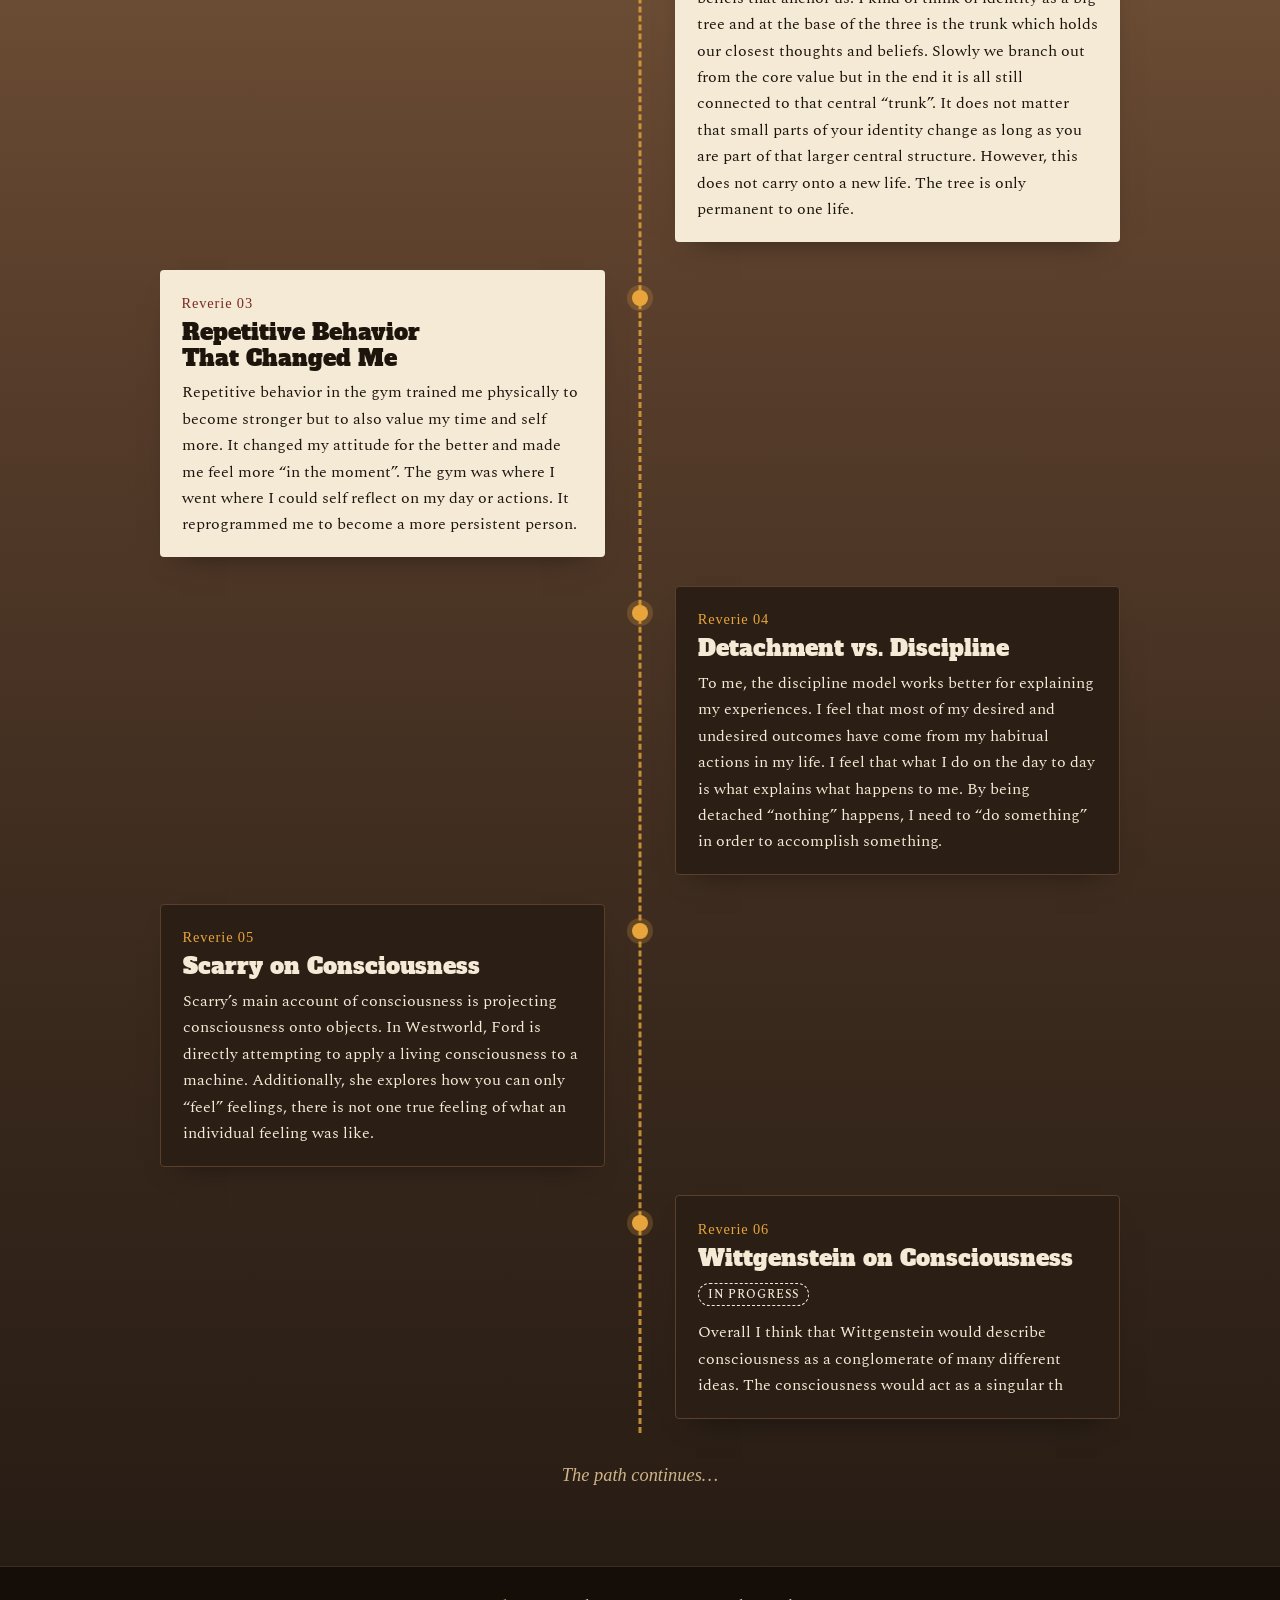
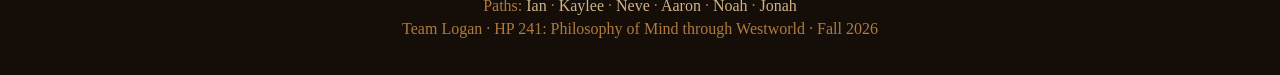
==== commit 8a163358: "Show the entry card on every arrival (not on reload), including muted visitors; music waits for Ente" ====
--- a/aaron.html
+++ b/aaron.html
@@ -12,7 +12,7 @@
   <link rel="stylesheet" href="maze.css">
   <link rel="stylesheet" href="paths.css">
   <link rel="stylesheet" href="dreams.css">
-  <link rel="stylesheet" href="fx.css?v=2">
+  <link rel="stylesheet" href="fx.css?v=7">
 </head>
 <body>
   <a class="skip-link" href="#main">Skip to main content</a>
@@ -119,6 +119,6 @@
     </div>
   </footer>
   <script src="paths.js"></script>
-  <script src="fx.js?v=2"></script>
+  <script src="fx.js?v=7"></script>
 </body>
 </html>
--- a/fx.css
+++ b/fx.css
@@ -51,24 +51,74 @@
   .fx-egg.fx-flare .fx-egg-lamp { animation: none; opacity: .6; transform: scale(1.4); }
 }
 
-/* ---- Entry screen (first page of a visit; its click starts the music) ---- */
+/* ---- Entry screen (first page of a visit; its click starts the music) ----
+   Parchment and oxblood like the home hero; the home page maze in the middle, walls turning.
+   Leaving it dives into the lamp at the center ("the journey inward"). */
 html.fx-gated { overflow: hidden; }
 .fx-gate {
-  position: fixed; inset: 0; z-index: 200; cursor: pointer;
-  display: flex; flex-direction: column; align-items: center; justify-content: center; gap: 1.1rem; padding: 1.5rem;
-  background: radial-gradient(ellipse at 50% 42%, rgb(232 165 60 / .16), rgb(8 4 2 / 0) 55%), #0b0704;
-  color: var(--bone, #f4ead6); text-align: center;
-  transition: opacity .85s ease, visibility .85s;
+  position: fixed; inset: 0; z-index: 200; cursor: pointer; overflow: hidden;
+  display: grid; place-items: center; padding: 1.2rem;
+  background: radial-gradient(ellipse at 50% 0%, #f7eedb 0%, var(--r0, #efe3c8) 60%); /* same as the home page hero */
+  color: var(--ink, #1d140c); text-align: center;
+  transition: opacity .45s ease .9s, visibility 0s linear 1.35s;
 }
+.fx-gate-in { position: relative; z-index: 1; display: flex; flex-direction: column; align-items: center; animation: fx-gate-rise .9s cubic-bezier(.2, .7, .2, 1) both; }
+@keyframes fx-gate-rise { from { opacity: 0; transform: translateY(14px); } to { opacity: 1; transform: none; } }
+.fx-gate-kicker { margin: 0; font: 400 clamp(.85rem, 1.9vw, 1rem)/1.3 var(--fellsc, Georgia, serif); letter-spacing: .08em; color: var(--ox, #7a2a1f); }
+.fx-gate-title { margin: .35rem 0 0; font: 400 clamp(2.8rem, 9vw, 5.6rem)/.9 var(--slab, Rockwell, Georgia, serif); color: var(--ox, #7a2a1f); letter-spacing: .01em; }
+.fx-gate-stage {
+  width: min(46vh, 74vw, 22rem); aspect-ratio: 1; margin: clamp(1rem, 3.2vh, 2rem) 0 clamp(1rem, 3vh, 1.8rem);
+  border-radius: 50%; box-shadow: 0 18px 34px -10px rgb(29 20 12 / .4); transition: box-shadow .3s ease;
+}
+.fx-gate-maze { width: 100%; height: 100%; display: block; overflow: visible; transform-origin: 50% 50%; }
+.fx-gw path, .fx-gw line, .fx-gw-rim { fill: none; stroke: var(--ink, #1d140c); stroke-width: 3.2; stroke-linecap: round; opacity: .85; }
+.fx-gw { transform-box: view-box; transform-origin: 200px 200px; animation: fx-gw-turn 60s linear infinite; }
+.fx-gw2 { animation-duration: 48s; animation-direction: reverse; }
+.fx-gw3 { animation-duration: 70s; }
+.fx-gw4 { animation-duration: 40s; animation-direction: reverse; }
+.fx-gw5 { animation-duration: 56s; }
+.fx-gw6 { animation-duration: 34s; animation-direction: reverse; }
+.fx-gw7 { animation-duration: 26s; }
+@keyframes fx-gw-turn { to { transform: rotate(360deg); } }
+.fx-gate-core { transform-box: view-box; transform-origin: 200px 200px; animation: fx-gate-flicker 4s ease-in-out infinite; }
+@keyframes fx-gate-flicker { 0%, 100% { opacity: .85; transform: scale(1); } 45% { opacity: 1; transform: scale(1.08); } 60% { opacity: .75; } }
+.fx-gate-btn {
+  cursor: pointer; font: 400 1.15rem/1 var(--fellsc, Georgia, serif); letter-spacing: .04em;
+  color: var(--r7, #140d08); background: var(--gold, #e8a53c); border: 0; border-radius: .2rem; padding: .7rem 1.4rem;
+  box-shadow: 0 1px 0 #b97f25, 0 10px 24px -12px rgb(122 42 31 / .6);
+  transition: transform .2s, box-shadow .2s, background .2s;
+}
+.fx-gate:hover .fx-gate-btn, .fx-gate-btn:focus-visible { background: #f0b552; transform: translateY(-1px); box-shadow: 0 1px 0 #b97f25, 0 14px 28px -12px rgb(122 42 31 / .7); }
+.fx-gate-btn:focus-visible { outline: 2px solid var(--ox, #7a2a1f); outline-offset: 3px; }
+.fx-gate-note { margin: .9rem 0 0; font: italic 400 .95rem/1.3 var(--fell, Georgia, serif); color: var(--r3, #7d5a3c); }
+@property --fx-r { syntax: "<length>"; inherits: false; initial-value: 0px; }
+.fx-gate-glow {
+  /* full-screen layer; only the light's radius grows (no giant scaling, so Chrome never has to redraw a huge layer) */
+  position: absolute; inset: 0; z-index: 2; pointer-events: none; opacity: 0; --fx-r: 0px;
+  background: radial-gradient(circle var(--fx-r) at var(--fx-cx, 50%) var(--fx-cy, 50%),
+    #fff6df 0%, #f7eedb 55%, var(--r0, #efe3c8) 82%, rgb(239 227 200 / 0) 100%);
+}
+
+/* leaving: the words fall away, the maze dives toward its lamp, the lamp light floods the screen
+   (parchment, like the page underneath), then the card fades and the page is simply there */
 .fx-gate.fx-gate-out { opacity: 0; visibility: hidden; pointer-events: none; }
-.fx-gate-kicker { margin: 0; font: 400 clamp(.95rem, 2.4vw, 1.25rem)/1 var(--fellsc, Georgia, serif); letter-spacing: .3em; text-transform: uppercase; color: var(--gold, #e8a53c); opacity: .9; }
-.fx-gate-title { margin: 0; font: 400 clamp(2.6rem, 11vw, 6.5rem)/1 var(--slab, Rockwell, Georgia, serif); letter-spacing: .06em; text-transform: uppercase; text-shadow: 0 0 34px rgb(232 165 60 / .45); }
-.fx-gate-btn {
-  margin-top: 1.2rem; cursor: pointer;
-  font: italic 400 clamp(1.1rem, 3vw, 1.5rem)/1 var(--fell, Georgia, serif); color: var(--bone, #f4ead6);
-  background: transparent; border: 1px solid rgb(232 165 60 / .7); border-radius: .2rem; padding: .85rem 1.8rem;
-  transition: background .2s, box-shadow .2s;
+.fx-gate-out .fx-gate-in { animation: none; }
+.fx-gate-out .fx-gate-kicker, .fx-gate-out .fx-gate-title, .fx-gate-out .fx-gate-btn, .fx-gate-out .fx-gate-note { opacity: 0; transition: opacity .3s ease; }
+.fx-gate-out .fx-gate-stage { box-shadow: 0 0 0 0 rgb(29 20 12 / 0); }
+.fx-gate-out .fx-gate-maze { transform: scale(9); opacity: 0; transition: transform 1.1s cubic-bezier(.45, 0, .7, .4), opacity .15s linear .85s; }
+.fx-gate-out .fx-gw, .fx-gate-out .fx-gate-core { animation-play-state: paused; }
+.fx-gate-out .fx-gate-glow { animation: fx-gate-flood .7s cubic-bezier(.55, 0, .75, .45) .32s forwards; }
+@keyframes fx-gate-flood {
+  0% { opacity: 0; --fx-r: 10px; }
+  20% { opacity: 1; }
+  100% { opacity: 1; --fx-r: 150vmax; }
 }
-.fx-gate:hover .fx-gate-btn, .fx-gate-btn:focus-visible { background: rgb(232 165 60 / .14); box-shadow: 0 0 22px rgb(232 165 60 / .35); outline: none; }
-.fx-gate-note { margin: 0; font: 500 .68rem/1 ui-monospace, "SF Mono", Menlo, monospace; letter-spacing: .18em; text-transform: uppercase; color: rgb(244 234 214 / .5); }
-@media (prefers-reduced-motion: reduce) { .fx-gate { transition: none; } }
+
+
+@media (max-height: 560px) { .fx-gate-stage { width: min(34vh, 60vw); } .fx-gate-note { display: none; } }
+@media (prefers-reduced-motion: reduce) {
+  .fx-gate-in, .fx-gw, .fx-gate-core { animation: none; }
+  .fx-gate { transition: opacity .3s ease, visibility 0s linear .3s; }
+  .fx-gate-out .fx-gate-maze { transform: none; transition: none; }
+  .fx-gate-out .fx-gate-glow { animation: none; }
+}
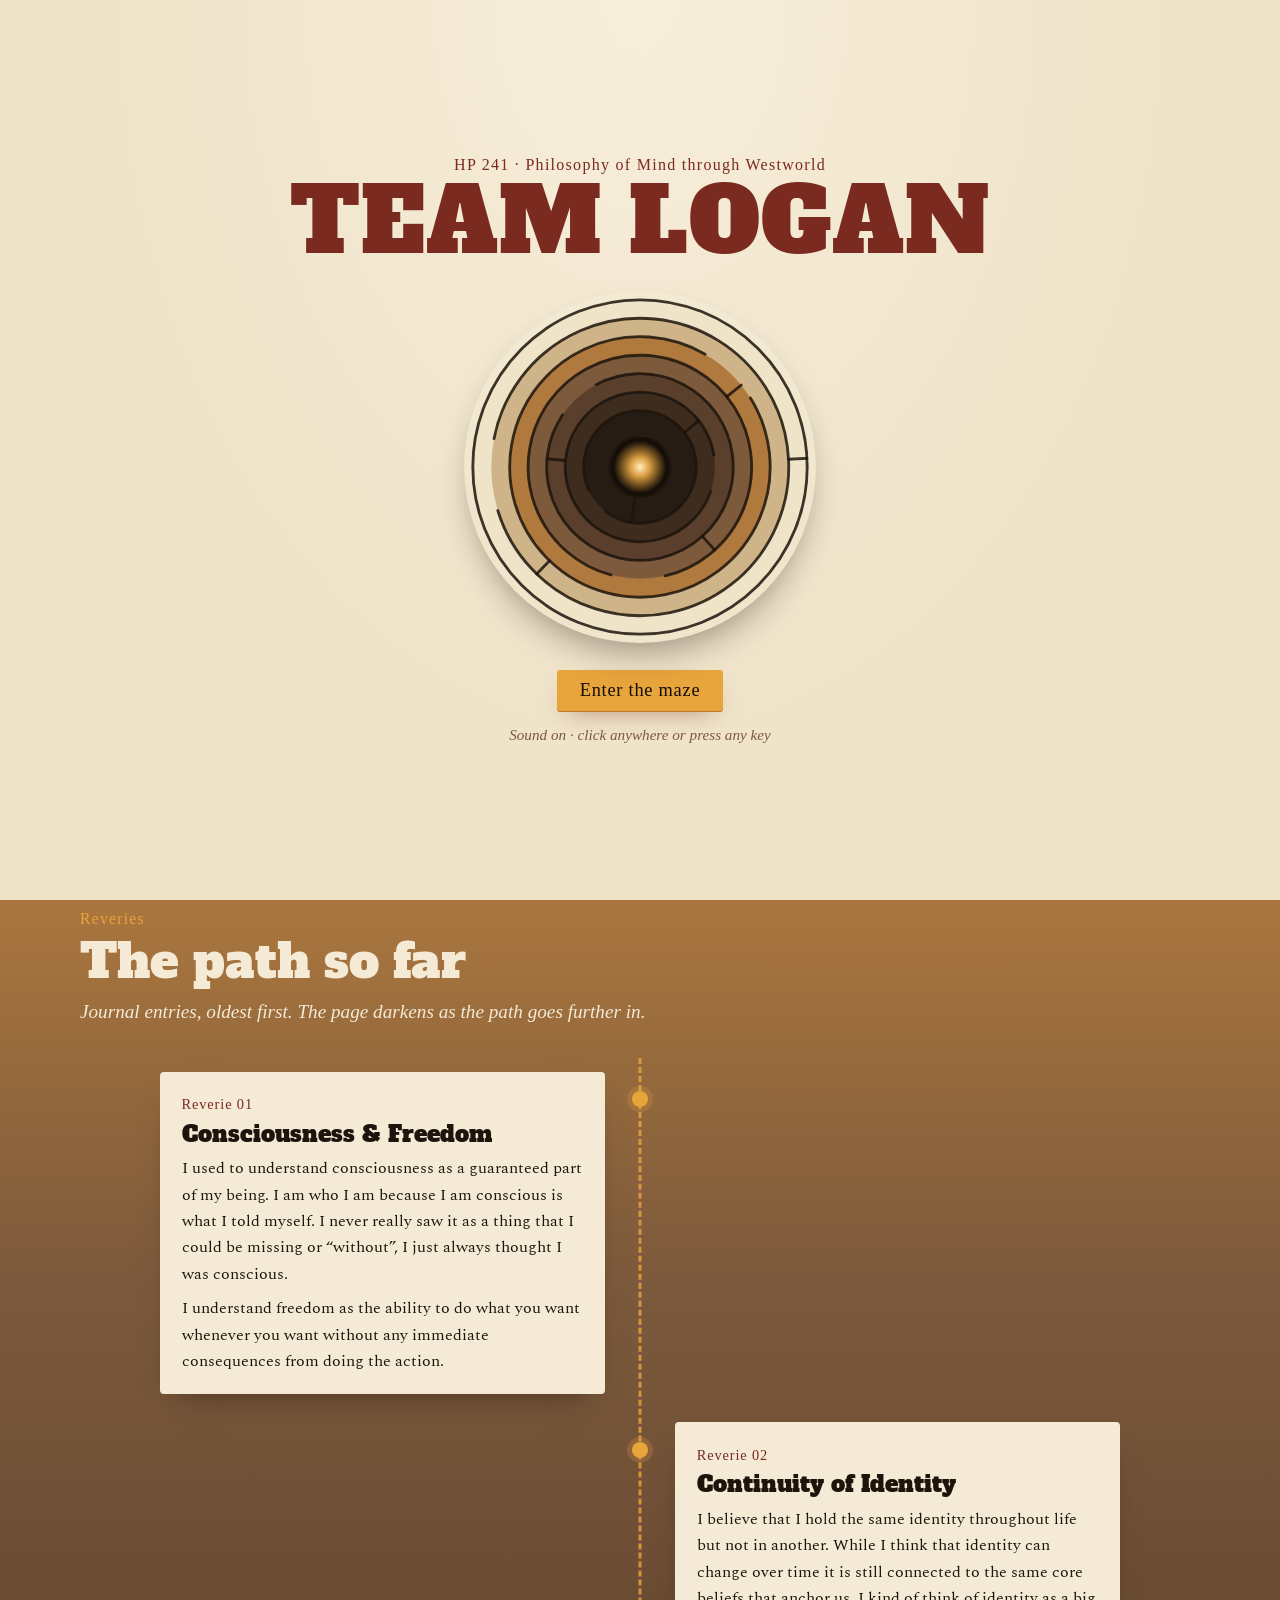
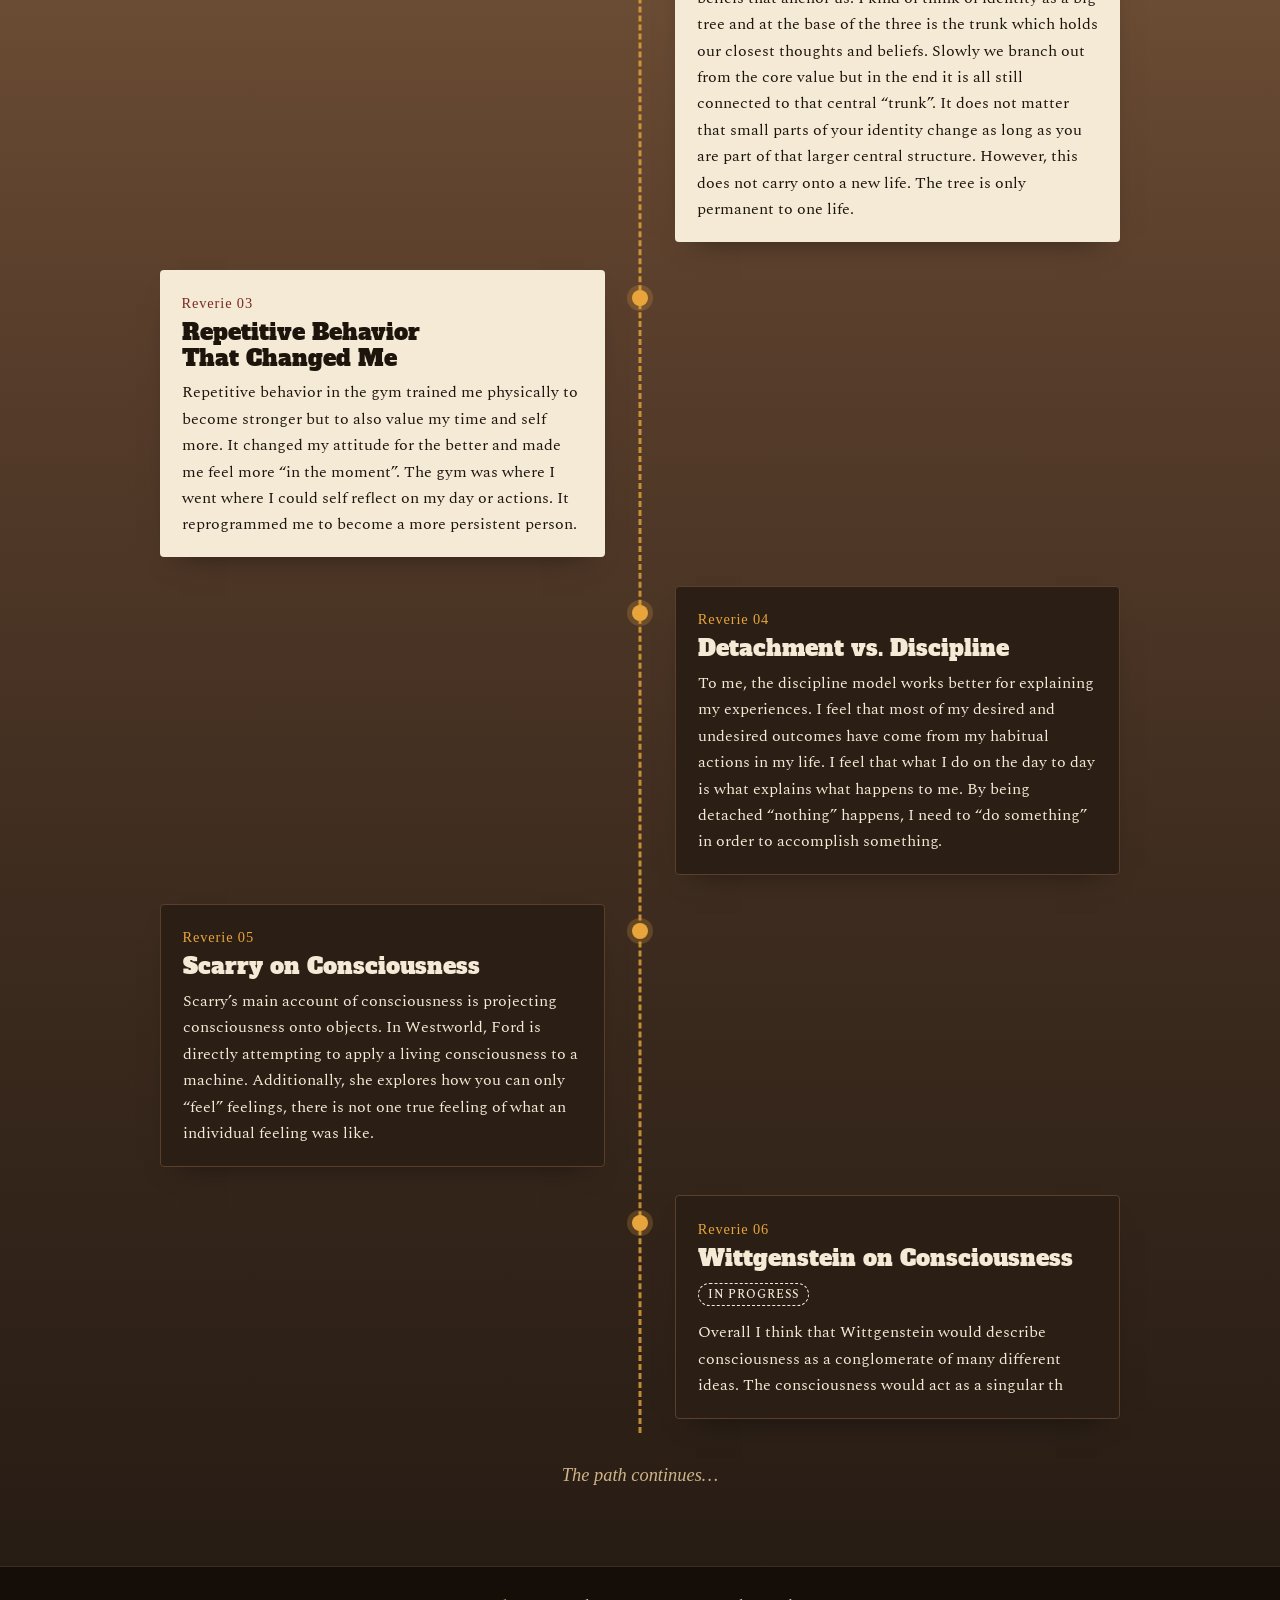
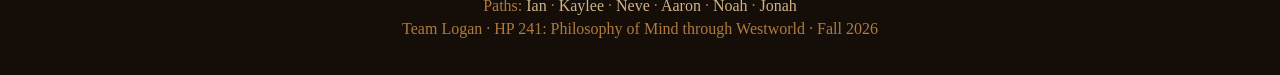
==== commit 81de9c29: "Entry dive: light grows by GPU transform in step with the maze (no stray maze pieces), maze zooms 4x" ====
--- a/aaron.html
+++ b/aaron.html
@@ -12,7 +12,7 @@
   <link rel="stylesheet" href="maze.css">
   <link rel="stylesheet" href="paths.css">
   <link rel="stylesheet" href="dreams.css">
-  <link rel="stylesheet" href="fx.css?v=7">
+  <link rel="stylesheet" href="fx.css?v=12">
 </head>
 <body>
   <a class="skip-link" href="#main">Skip to main content</a>
@@ -119,6 +119,6 @@
     </div>
   </footer>
   <script src="paths.js"></script>
-  <script src="fx.js?v=7"></script>
+  <script src="fx.js?v=12"></script>
 </body>
 </html>
--- a/paths.css
+++ b/paths.css
@@ -20,3 +20,12 @@
 .team-card .more { color: var(--ox); }
 .build-text h4 { margin: 1.6rem 0 .6rem; font: 400 1.05rem var(--fellsc); letter-spacing: .05em; color: var(--ox); }
 .path-intro { max-width: 44rem; margin: 0; font: 400 1.12rem/1.65 var(--body); }
+
+/* Individual illustration (quality of consciousness) */
+.illustration { background: var(--r2); padding-block: 3rem 3.5rem; }
+.illus { margin: 1.2rem 0 0; max-width: 60rem; }
+.illus img { display: block; width: 100%; height: auto; border-radius: .25rem; box-shadow: 0 18px 40px -24px rgb(0 0 0 / .75); outline: 1px solid rgb(0 0 0 / .12); outline-offset: -1px; }
+.illus figcaption { margin-top: 1rem; max-width: 44rem; font: italic 400 1.12rem/1.55 var(--fell); color: var(--ink); }
+.illus figcaption p { margin: 0; }
+.illus .illus-credit { margin-top: .5rem; font: 400 .85rem var(--fellsc); letter-spacing: .05em; color: var(--r4); font-style: normal; }
+.illus-flat img { box-shadow: none; outline: 0; border-radius: 0; }
--- a/fx.css
+++ b/fx.css
@@ -60,7 +60,7 @@
   display: grid; place-items: center; padding: 1.2rem;
   background: radial-gradient(ellipse at 50% 0%, #f7eedb 0%, var(--r0, #efe3c8) 60%); /* same as the home page hero */
   color: var(--ink, #1d140c); text-align: center;
-  transition: opacity .45s ease .9s, visibility 0s linear 1.35s;
+  transition: opacity .45s ease .95s, visibility 0s linear 1.4s;
 }
 .fx-gate-in { position: relative; z-index: 1; display: flex; flex-direction: column; align-items: center; animation: fx-gate-rise .9s cubic-bezier(.2, .7, .2, 1) both; }
 @keyframes fx-gate-rise { from { opacity: 0; transform: translateY(14px); } to { opacity: 1; transform: none; } }
@@ -68,8 +68,9 @@
 .fx-gate-title { margin: .35rem 0 0; font: 400 clamp(2.8rem, 9vw, 5.6rem)/.9 var(--slab, Rockwell, Georgia, serif); color: var(--ox, #7a2a1f); letter-spacing: .01em; }
 .fx-gate-stage {
   width: min(46vh, 74vw, 22rem); aspect-ratio: 1; margin: clamp(1rem, 3.2vh, 2rem) 0 clamp(1rem, 3vh, 1.8rem);
-  border-radius: 50%; box-shadow: 0 18px 34px -10px rgb(29 20 12 / .4); transition: box-shadow .3s ease;
+  border-radius: 50%; position: relative;
 }
+.fx-gate-stage::before { content: ""; position: absolute; inset: 0; border-radius: 50%; box-shadow: 0 18px 34px -10px rgb(29 20 12 / .4); transition: opacity .3s ease; }
 .fx-gate-maze { width: 100%; height: 100%; display: block; overflow: visible; transform-origin: 50% 50%; }
 .fx-gw path, .fx-gw line, .fx-gw-rim { fill: none; stroke: var(--ink, #1d140c); stroke-width: 3.2; stroke-linecap: round; opacity: .85; }
 .fx-gw { transform-box: view-box; transform-origin: 200px 200px; animation: fx-gw-turn 60s linear infinite; }
@@ -91,12 +92,13 @@
 .fx-gate:hover .fx-gate-btn, .fx-gate-btn:focus-visible { background: #f0b552; transform: translateY(-1px); box-shadow: 0 1px 0 #b97f25, 0 14px 28px -12px rgb(122 42 31 / .7); }
 .fx-gate-btn:focus-visible { outline: 2px solid var(--ox, #7a2a1f); outline-offset: 3px; }
 .fx-gate-note { margin: .9rem 0 0; font: italic 400 .95rem/1.3 var(--fell, Georgia, serif); color: var(--r3, #7d5a3c); }
-@property --fx-r { syntax: "<length>"; inherits: false; initial-value: 0px; }
 .fx-gate-glow {
-  /* full-screen layer; only the light's radius grows (no giant scaling, so Chrome never has to redraw a huge layer) */
-  position: absolute; inset: 0; z-index: 2; pointer-events: none; opacity: 0; --fx-r: 0px;
-  background: radial-gradient(circle var(--fx-r) at var(--fx-cx, 50%) var(--fx-cy, 50%),
-    #fff6df 0%, #f7eedb 55%, var(--r0, #efe3c8) 82%, rgb(239 227 200 / 0) 100%);
+  /* sized and placed by placeGlow(); grows by transform only, so the GPU draws it in step with the maze */
+  position: absolute; z-index: 2; pointer-events: none; border-radius: 50%; opacity: 0;
+  transform: scale(var(--fx-start, .02)); will-change: transform, opacity;
+  background: radial-gradient(circle closest-side,
+    color-mix(in srgb, var(--fx-c, #efe3c8) 88%, #fbf3e2) 0%, var(--fx-c, #efe3c8) 62%,
+    var(--fx-c, #efe3c8) 80%, transparent 100%);
 }
 
 /* leaving: the words fall away, the maze dives toward its lamp, the lamp light floods the screen
@@ -104,14 +106,16 @@
 .fx-gate.fx-gate-out { opacity: 0; visibility: hidden; pointer-events: none; }
 .fx-gate-out .fx-gate-in { animation: none; }
 .fx-gate-out .fx-gate-kicker, .fx-gate-out .fx-gate-title, .fx-gate-out .fx-gate-btn, .fx-gate-out .fx-gate-note { opacity: 0; transition: opacity .3s ease; }
-.fx-gate-out .fx-gate-stage { box-shadow: 0 0 0 0 rgb(29 20 12 / 0); }
-.fx-gate-out .fx-gate-maze { transform: scale(9); opacity: 0; transition: transform 1.1s cubic-bezier(.45, 0, .7, .4), opacity .15s linear .85s; }
+.fx-gate-out .fx-gate-stage::before { opacity: 0; }
+/* the maze zooms 4x (kept small enough for the GPU to hold in one piece) and only disappears once the
+   light already covers the whole screen (~.92s), so it never blinks out */
+.fx-gate-out .fx-gate-maze { transform: scale(4); opacity: 0; transition: transform 1.1s cubic-bezier(.45, 0, .7, .4), opacity .05s linear 1s; }
 .fx-gate-out .fx-gw, .fx-gate-out .fx-gate-core { animation-play-state: paused; }
-.fx-gate-out .fx-gate-glow { animation: fx-gate-flood .7s cubic-bezier(.55, 0, .75, .45) .32s forwards; }
+.fx-gate-out .fx-gate-glow { animation: fx-gate-flood .62s cubic-bezier(.5, 0, .45, 1) .3s forwards; }
 @keyframes fx-gate-flood {
-  0% { opacity: 0; --fx-r: 10px; }
+  0% { opacity: 0; transform: scale(var(--fx-start, .02)); }
   20% { opacity: 1; }
-  100% { opacity: 1; --fx-r: 150vmax; }
+  100% { opacity: 1; transform: scale(1); }
 }
 
 
